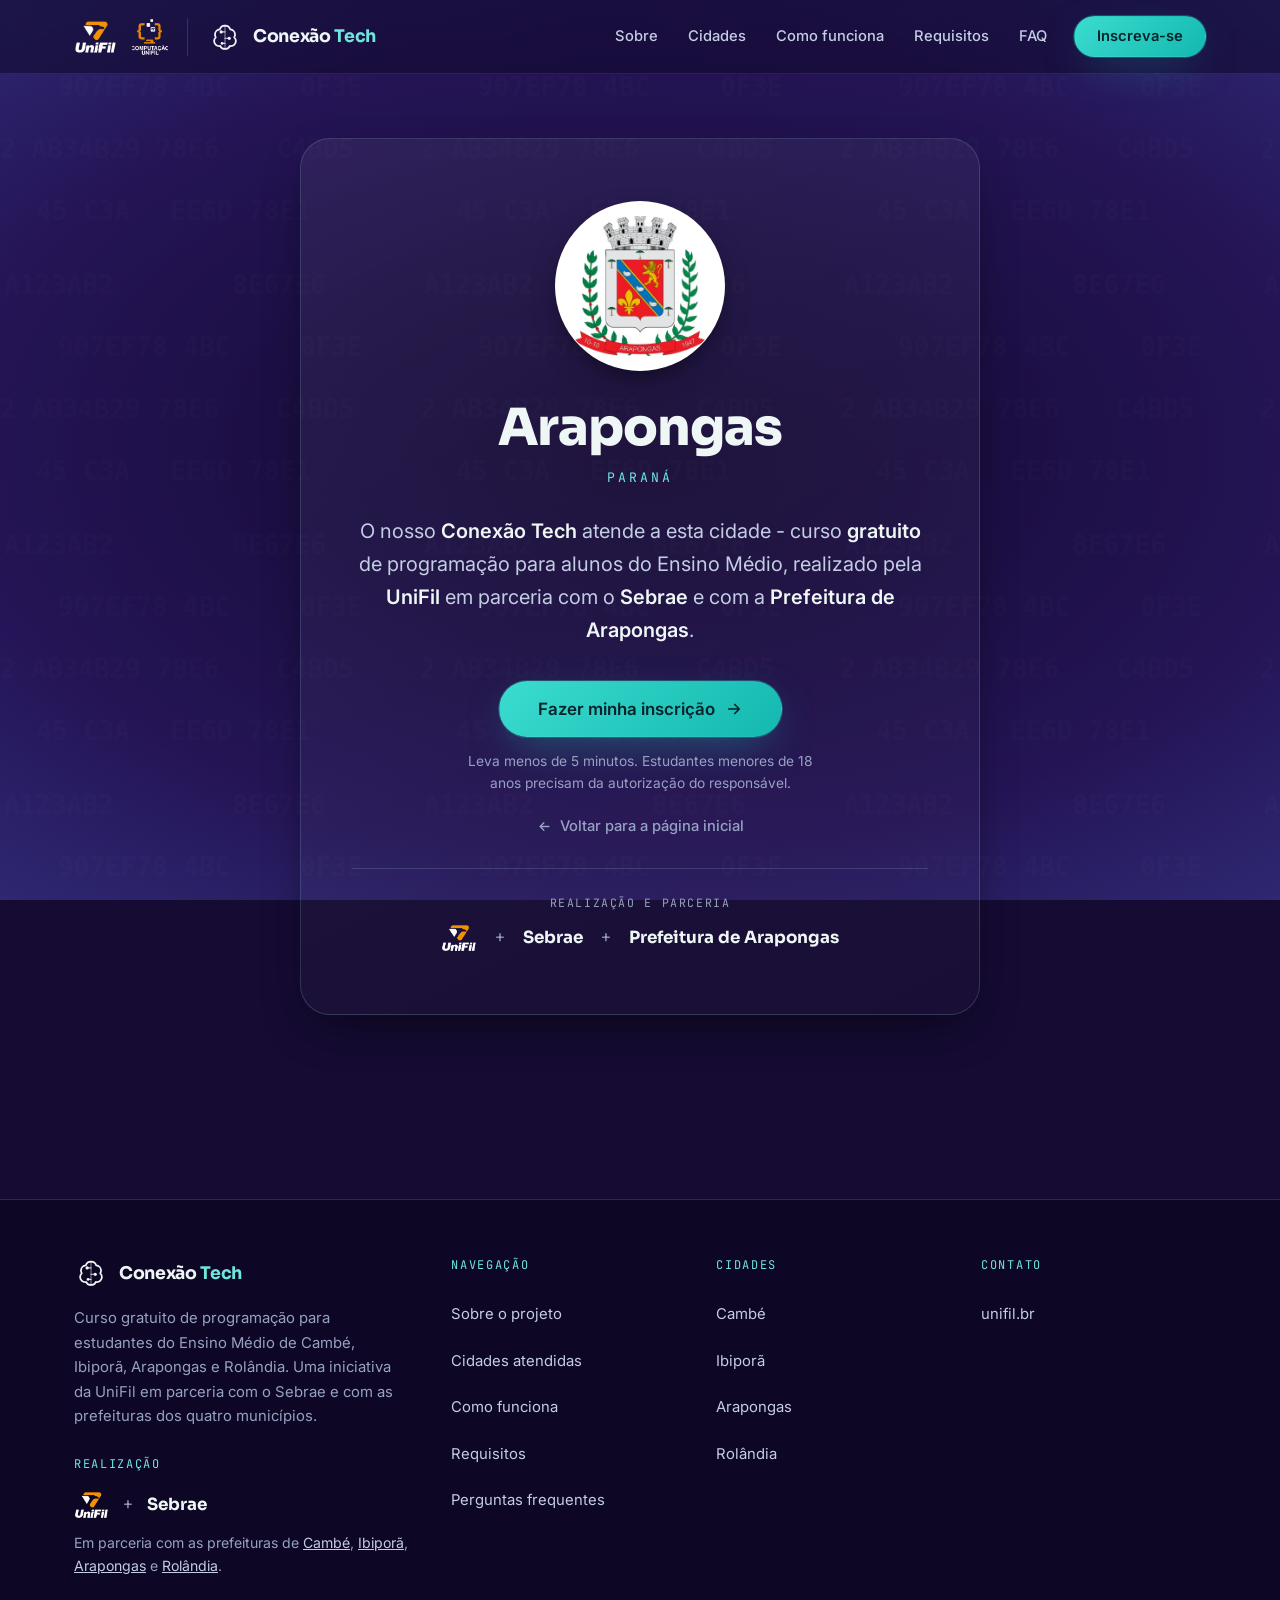
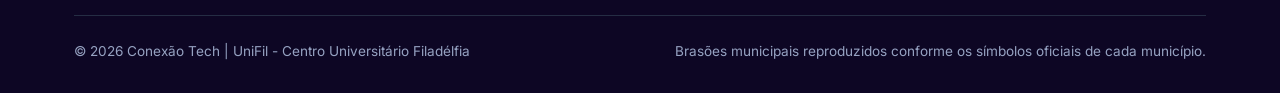
==== arapongas.html @ aeef0c17 "Adicionado site" ====
<!DOCTYPE html>
<html lang="pt-BR">
<head>
  <meta charset="UTF-8">
  <meta name="viewport" content="width=device-width, initial-scale=1">
  <title>Arapongas — Conexão Tech 2026 | Curso gratuito de programação</title>
  <meta name="description" content="O Conexão Tech atende Arapongas (PR). Curso gratuito de programação para estudantes do Ensino Médio. Inscreva-se.">
  <meta name="theme-color" content="#150b33">

  <!-- TROQUE https://exemplo.com.br pelo domínio real ao publicar (og:image e canonical
       exigem URL absoluta para funcionar no WhatsApp e no Facebook). -->
  <link rel="canonical" href="https://exemplo.com.br/arapongas.html">

  <meta property="og:type" content="website">
  <meta property="og:url" content="https://exemplo.com.br/arapongas.html">
  <meta property="og:title" content="Arapongas — Conexão Tech 2026">
  <meta property="og:description" content="O Conexão Tech atende Arapongas (PR). Curso gratuito de programação para o Ensino Médio.">
  <meta property="og:locale" content="pt_BR">
  <meta property="og:image" content="https://exemplo.com.br/assets/og-cover.jpg">
  <meta property="og:image:width" content="1200">
  <meta property="og:image:height" content="630">
  <meta property="og:image:alt" content="Conexão Tech 2026 — curso gratuito de programação em Cambé, Ibiporã, Arapongas e Rolândia. Realização UniFil e Sebrae.">
  <meta name="twitter:card" content="summary_large_image">

  <link rel="icon" href="assets/favicon.svg" type="image/svg+xml">
  <link rel="apple-touch-icon" href="assets/favicon.svg">

  <link rel="preconnect" href="https://fonts.googleapis.com">
  <link rel="preconnect" href="https://fonts.gstatic.com" crossorigin>
  <link href="https://fonts.googleapis.com/css2?family=Sora:wght@400;600;700;800&family=Inter:wght@400;500;600;700&family=JetBrains+Mono:wght@400;500;700&display=swap" rel="stylesheet">

  <link rel="stylesheet" href="assets/css/styles.css">

  <!-- Marca que o JS está ativo: sem isso, o conteúdo com animação de entrada
       é exibido normalmente em vez de ficar invisível. -->
  <script>document.documentElement.classList.add('js');</script>
</head>
<body>

<a class="skip-link" href="#conteudo">Pular para o conteúdo</a>

<!-- =====================================================================
     HEADER FIXO — idêntico ao da home, apontando para index.html#secao
     ================================================================== -->
<header class="site-header">
  <div class="container">
    <!-- Logos institucionais, sempre no início da barra: UniFil primeiro,
         Computação UniFil em seguida. Os arquivos em assets/logos/ são
         compartilhados por todas as páginas — trocá-los atualiza o site todo. -->
    <div class="header-brands">
      <a class="header-brand" href="https://unifil.br" target="_blank" rel="noopener"
         aria-label="UniFil — Centro Universitário Filadélfia, realizadora do projeto (abre em nova aba)">
        <img class="header-brand__logo" src="assets/logos/unifil.png" alt="UniFil" width="477" height="377">
      </a>
      <a class="header-brand header-brand--square" href="https://unifil.br/pensamentocomputacional/" target="_blank" rel="noopener"
         aria-label="Computação UniFil (abre em nova aba)">
        <img class="header-brand__logo" src="assets/logos/computacao-unifil.png" alt="Computação UniFil" width="481" height="481">
      </a>
    </div>

    <a class="brand" href="index.html" aria-label="Conexão Tech — página inicial">
      <svg class="brand__mark" viewBox="0 0 40 40" fill="none" aria-hidden="true" focusable="false">
        <path d="M20 6.5c-2.9 0-5.3 1.9-6.1 4.5-3.2.3-5.7 3-5.7 6.2 0 1.2.3 2.3.9 3.2-1.2 1.1-1.9 2.6-1.9 4.3 0 3.3 2.7 6 6 6 .4 0 .8 0 1.2-.1.9 2 2.9 3.4 5.2 3.4"
              stroke="currentColor" stroke-width="2.1" stroke-linecap="round" stroke-linejoin="round"/>
        <path d="M20 6.5c2.9 0 5.3 1.9 6.1 4.5 3.2.3 5.7 3 5.7 6.2 0 1.2-.3 2.3-.9 3.2 1.2 1.1 1.9 2.6 1.9 4.3 0 3.3-2.7 6-6 6-.4 0-.8 0-1.2-.1-.9 2-2.9 3.4-5.2 3.4"
              stroke="currentColor" stroke-width="2.1" stroke-linecap="round" stroke-linejoin="round"/>
        <path d="M20 7v27" stroke="currentColor" stroke-width="1.3" opacity=".5"/>
        <path d="M20 14h-4.5M20 21.5h5M20 27.5h-3.5" stroke="currentColor" stroke-width="1.4" stroke-linecap="round" opacity=".85"/>
        <circle cx="15.5" cy="14" r="1.9" fill="currentColor"/>
        <circle cx="25" cy="21.5" r="1.9" fill="currentColor"/>
        <circle cx="16.5" cy="27.5" r="1.6" fill="currentColor"/>
      </svg>
      <span class="brand__name">Conexão <span>Tech</span></span>
    </a>

    <nav class="nav" id="menu-principal" aria-label="Navegação principal">
      <a class="nav__link" href="index.html#sobre">Sobre</a>
      <a class="nav__link" href="index.html#cidades">Cidades</a>
      <a class="nav__link" href="index.html#como-funciona">Como funciona</a>
      <a class="nav__link" href="index.html#requisitos">Requisitos</a>
      <a class="nav__link" href="index.html#faq">FAQ</a>
      <a class="btn btn--primary header-cta" href="index.html#cidades">Inscreva-se</a>
    </nav>

    <button class="nav-toggle" type="button" aria-expanded="false" aria-controls="menu-principal" aria-label="Abrir menu">
      <span></span><span></span><span></span>
    </button>
  </div>
</header>

<!-- =====================================================================
     BLOCO CENTRAL — brasão + texto + botão de inscrição
     ================================================================== -->
<main id="conteudo" class="city-page">
  <div class="container">
    <div class="city-hero">

      <span class="crest crest--mid">
        <img src="assets/brasoes/arapongas.jpg" alt="Brasão oficial do município de Arapongas — Paraná" width="170" height="170">
      </span>

      <h1 class="city-hero__name">Arapongas</h1>
      <p class="city-hero__state">Paraná</p>

      <p class="city-hero__text">
        O nosso <strong>Conexão Tech</strong> atende a esta cidade - curso
        <strong>gratuito</strong> de programação para alunos do Ensino Médio,
        realizado pela <strong>UniFil</strong> em parceria com o <strong>Sebrae</strong>
        e com a <strong>Prefeitura de Arapongas</strong>.
      </p>

      <div class="city-hero__actions">
        <!-- ================================================================
             TROQUE O href ABAIXO pelo link do formulário de inscrição de Arapongas.
             ============================================================= -->
        <a class="btn btn--primary btn--lg" href="https://docs.google.com/forms/d/e/1FAIpQLSfs0kXx1SYbPSKpCXDw3ZOZ5UOrrIDckl0e16mSs84-a-G0mw/viewform?usp=publish-editor">
          Fazer minha inscrição
          <svg class="btn__icon" viewBox="0 0 24 24" fill="none" aria-hidden="true">
            <path d="M5 12h14M13 6l6 6-6 6" stroke="currentColor" stroke-width="2.2" stroke-linecap="round" stroke-linejoin="round"/>
          </svg>
        </a>

        <p class="city-hero__note">
          Leva menos de 5 minutos. Estudantes menores de 18 anos precisam da
          autorização do responsável.
        </p>

        <a class="back-link" href="index.html">
          <svg viewBox="0 0 24 24" fill="none" aria-hidden="true">
            <path d="M19 12H5M11 6l-6 6 6 6" stroke="currentColor" stroke-width="2.2" stroke-linecap="round" stroke-linejoin="round"/>
          </svg>
          Voltar para a página inicial
        </a>
      </div>

      <!-- Realização e parceria local. O logo vem de assets/logos/unifil.png,
           o mesmo arquivo usado pelo header e pelo rodapé. -->
      <div class="city-partners">
        <p class="city-partners__label">Realização e parceria</p>
        <a href="https://unifil.br" target="_blank" rel="noopener"
           aria-label="UniFil — Centro Universitário Filadélfia (abre em nova aba)">
          <img src="assets/logos/unifil.png" alt="UniFil" width="477" height="377">
        </a>
        <span class="city-partners__plus" aria-hidden="true">+</span>
        <a href="https://sebrae.com.br" target="_blank" rel="noopener">Sebrae</a>
        <span class="city-partners__plus" aria-hidden="true">+</span>
        <a href="https://www.arapongas.pr.gov.br/" target="_blank" rel="noopener">Prefeitura de Arapongas</a>
      </div>

    </div>
  </div>
</main>

<!-- =====================================================================
     RODAPÉ — idêntico ao da home
     ================================================================== -->
<footer class="site-footer">
  <div class="container">
    <div class="footer__grid">

      <div>
        <a class="brand" href="index.html" aria-label="Conexão Tech — página inicial">
          <svg class="brand__mark" viewBox="0 0 40 40" fill="none" aria-hidden="true" focusable="false">
        <path d="M20 6.5c-2.9 0-5.3 1.9-6.1 4.5-3.2.3-5.7 3-5.7 6.2 0 1.2.3 2.3.9 3.2-1.2 1.1-1.9 2.6-1.9 4.3 0 3.3 2.7 6 6 6 .4 0 .8 0 1.2-.1.9 2 2.9 3.4 5.2 3.4"
              stroke="currentColor" stroke-width="2.1" stroke-linecap="round" stroke-linejoin="round"/>
        <path d="M20 6.5c2.9 0 5.3 1.9 6.1 4.5 3.2.3 5.7 3 5.7 6.2 0 1.2-.3 2.3-.9 3.2 1.2 1.1 1.9 2.6 1.9 4.3 0 3.3-2.7 6-6 6-.4 0-.8 0-1.2-.1-.9 2-2.9 3.4-5.2 3.4"
              stroke="currentColor" stroke-width="2.1" stroke-linecap="round" stroke-linejoin="round"/>
        <path d="M20 7v27" stroke="currentColor" stroke-width="1.3" opacity=".5"/>
        <path d="M20 14h-4.5M20 21.5h5M20 27.5h-3.5" stroke="currentColor" stroke-width="1.4" stroke-linecap="round" opacity=".85"/>
        <circle cx="15.5" cy="14" r="1.9" fill="currentColor"/>
        <circle cx="25" cy="21.5" r="1.9" fill="currentColor"/>
        <circle cx="16.5" cy="27.5" r="1.6" fill="currentColor"/>
      </svg>
          <span class="brand__name">Conexão <span>Tech</span></span>
        </a>
        <p class="footer__about">
          Curso gratuito de programação para estudantes do Ensino Médio de Cambé, Ibiporã,
          Arapongas e Rolândia. Uma iniciativa da UniFil em parceria com o Sebrae e com as
          prefeituras dos quatro municípios.
        </p>

        <!-- Realização e parcerias — repetido em todas as páginas -->
        <div class="footer__partners">
          <p class="footer__title">Realização</p>
          <div class="footer__partners-row">
            <a href="https://unifil.br" target="_blank" rel="noopener"
               aria-label="UniFil — Centro Universitário Filadélfia (abre em nova aba)">
              <img src="assets/logos/unifil.png" alt="UniFil" width="477" height="377">
            </a>
            <span class="footer__partners-plus" aria-hidden="true">+</span>
            <a href="https://sebrae.com.br" target="_blank" rel="noopener">Sebrae</a>
          </div>
          <p class="footer__partners-note">
            Em parceria com as prefeituras de <a href="https://www.cambe.pr.gov.br/" target="_blank" rel="noopener">Cambé</a>, <a href="https://www.ibipora.pr.gov.br/" target="_blank" rel="noopener">Ibiporã</a>, <a href="https://www.arapongas.pr.gov.br/" target="_blank" rel="noopener">Arapongas</a> e <a href="https://www.rolandia.pr.gov.br/" target="_blank" rel="noopener">Rolândia</a>.
          </p>
        </div>
      </div>

      <div>
        <p class="footer__title">Navegação</p>
        <ul class="footer__list">
          <li><a href="index.html#sobre">Sobre o projeto</a></li>
          <li><a href="index.html#cidades">Cidades atendidas</a></li>
          <li><a href="index.html#como-funciona">Como funciona</a></li>
          <li><a href="index.html#requisitos">Requisitos</a></li>
          <li><a href="index.html#faq">Perguntas frequentes</a></li>
        </ul>
      </div>

      <div>
        <p class="footer__title">Cidades</p>
        <ul class="footer__list">
          <li><a href="cambe.html">Cambé</a></li>
          <li><a href="ibipora.html">Ibiporã</a></li>
          <li><a href="arapongas.html" aria-current="page">Arapongas</a></li>
          <li><a href="rolandia.html">Rolândia</a></li>
        </ul>
      </div>

      <div>
        <p class="footer__title">Contato</p>
        <ul class="footer__list footer__contact">
          <!-- TROQUE pelos canais oficiais do Conexão Tech antes de publicar. -->
          <!-- <li><a href="mailto:INSERIR_EMAIL_DO_PROJETO">INSERIR_EMAIL_DO_PROJETO</a></li>
          <li><a href="tel:INSERIR_TELEFONE">INSERIR_TELEFONE</a></li> -->
          <li><a href="https://unifil.br" target="_blank" rel="noopener">unifil.br</a></li>
        </ul>
      </div>

    </div>

    <div class="footer__bottom">
      <p>&copy; <span data-ano>2026</span> Conexão Tech | UniFil - Centro Universitário Filadélfia</p>
      <p>Brasões municipais reproduzidos conforme os símbolos oficiais de cada município.</p>
    </div>
  </div>
</footer>

<script src="assets/js/main.js" defer></script>

</body>
</html>
---- assets/css/styles.css ----
/* =========================================================================
   Conexão Tech — folha de estilo compartilhada
   UniFil + Sebrae · Cambé · Ibiporã · Arapongas · Rolândia
   Usada pela home (index.html) e pelas 4 páginas de cidade.
   ========================================================================= */

/* -------------------------------------------------------------------------
   1. Tokens de design (paleta extraída da arte oficial do projeto)
   ---------------------------------------------------------------------- */
:root {
  /* Roxos profundos — base do degradê da arte */
  --ink-950: #0d0725;
  --ink-900: #150b33;
  --ink-800: #1e0f45;
  --ink-700: #2a1560;
  --ink-600: #362080;

  /* Núcleo do degradê de fundo — do centro (mais escuro) para os cantos
     (mais claros). --core-950 é a cor exata da amostra enviada pelo cliente. */
  --core-950: #150a35;
  --core-900: #1b0e42;
  --core-800: #241455;
  --core-700: #2e1a69;
  --core-600: #3a2280;
  --core-500: #472c93;

  /* Azuis de transição */
  --indigo-700: #23276e;
  --indigo-600: #2b3a8f;

  /* Turquesa — cor de destaque da arte */
  --teal-600: #14b8ae;
  --teal-500: #22cfc4;
  --teal-400: #3bdcd0;
  --teal-300: #6fe5dc;
  --teal-200: #a6f0ea;
  --teal-100: #cff7f3;

  /* Texto */
  --text: #eef7f6;
  --text-soft: #c3cde4;
  --text-muted: #96a2c2;

  /* Superfícies */
  --surface: rgba(255, 255, 255, 0.038);
  --surface-strong: rgba(255, 255, 255, 0.07);
  --border: rgba(166, 240, 234, 0.16);
  --border-strong: rgba(166, 240, 234, 0.34);

  /* Tipografia */
  --font-display: "Sora", "Segoe UI", system-ui, sans-serif;
  --font-body: "Inter", "Segoe UI", system-ui, sans-serif;
  --font-mono: "JetBrains Mono", "Consolas", ui-monospace, monospace;

  /* Métrica */
  --header-h: 74px;
  --radius-sm: 10px;
  --radius: 16px;
  --radius-lg: 24px;
  --maxw: 1180px;

  --shadow-soft: 0 18px 50px -20px rgba(0, 0, 0, 0.75);
  --shadow-glow: 0 0 0 1px rgba(59, 220, 208, 0.25), 0 14px 44px -14px rgba(34, 207, 196, 0.5);

  --ease: cubic-bezier(0.22, 1, 0.36, 1);
}

/* -------------------------------------------------------------------------
   2. Reset enxuto
   ---------------------------------------------------------------------- */
*,
*::before,
*::after { box-sizing: border-box; }

html {
  scroll-behavior: smooth;
  /* impede que o header fixo cubra o título da seção ancorada */
  scroll-padding-top: calc(var(--header-h) + 18px);
  -webkit-text-size-adjust: 100%;
}

body {
  margin: 0;
  min-height: 100vh;
  font-family: var(--font-body);
  font-size: 16px;
  line-height: 1.65;
  color: var(--text);
  background-color: var(--ink-900);
  overflow-x: hidden;
  -webkit-font-smoothing: antialiased;
}

/* Degradê radial: núcleo escuro (#150a35, cor da arte oficial) no centro da
   tela, abrindo para tons mais claros conforme se aproxima dos cantos.
   A camada de turquesa fica por cima, bem suave, só para manter o acento
   da identidade nos extremos. */
body::before {
  content: "";
  position: fixed;
  inset: 0;
  z-index: -2;
  background:
    radial-gradient(130% 105% at 50% 50%, rgba(34, 207, 196, 0) 42%, rgba(34, 207, 196, 0.14) 78%, rgba(34, 207, 196, 0.24) 100%),
    radial-gradient(ellipse 118% 100% at 50% 50%,
      var(--core-950) 0%,
      var(--core-900) 22%,
      var(--core-800) 44%,
      var(--core-700) 64%,
      var(--core-600) 82%,
      var(--core-500) 100%);
}

body::after {
  content: "";
  position: fixed;
  inset: 0;
  z-index: -1;
  pointer-events: none;
  opacity: 0.5;
  background-image: url("data:image/svg+xml,%3Csvg xmlns='http://www.w3.org/2000/svg' width='420' height='260'%3E%3Cg font-family='monospace' font-size='26' font-weight='700' fill='%23ffffff' fill-opacity='0.035'%3E%3Ctext x='4' y='34'%3EA123AB2%3C/text%3E%3Ctext x='232' y='34'%3E8E67E6%3C/text%3E%3Ctext x='58' y='96'%3E907EF78 4BC%3C/text%3E%3Ctext x='300' y='96'%3E0F3E%3C/text%3E%3Ctext x='0' y='158'%3E2 AB34B29 78E6%3C/text%3E%3Ctext x='276' y='158'%3EC4BD5%3C/text%3E%3Ctext x='36' y='220'%3E45 C3A%3C/text%3E%3Ctext x='170' y='220'%3EEE6D 78E1%3C/text%3E%3C/g%3E%3C/svg%3E");
}

img { max-width: 100%; display: block; }
a { color: var(--teal-300); text-decoration: none; }
a:hover { color: var(--teal-200); }
ul { margin: 0; padding: 0; list-style: none; }

h1, h2, h3, h4 {
  font-family: var(--font-display);
  line-height: 1.14;
  margin: 0;
  letter-spacing: -0.02em;
  font-weight: 700;
}

p { margin: 0; }

/* -------------------------------------------------------------------------
   3. Acessibilidade
   ---------------------------------------------------------------------- */
:focus-visible {
  outline: 3px solid var(--teal-300);
  outline-offset: 3px;
  border-radius: 6px;
}
:focus:not(:focus-visible) { outline: none; }

.skip-link {
  position: absolute;
  left: 16px;
  top: -80px;
  z-index: 200;
  padding: 12px 20px;
  background: var(--teal-400);
  color: var(--ink-900);
  font-weight: 700;
  border-radius: 0 0 var(--radius-sm) var(--radius-sm);
  transition: top 0.2s var(--ease);
}
.skip-link:focus { top: 0; color: var(--ink-900); }

.sr-only {
  position: absolute;
  width: 1px; height: 1px;
  padding: 0; margin: -1px;
  overflow: hidden;
  clip: rect(0 0 0 0);
  white-space: nowrap;
  border: 0;
}

/* -------------------------------------------------------------------------
   4. Utilidades de layout
   ---------------------------------------------------------------------- */
.container {
  width: 100%;
  max-width: var(--maxw);
  margin-inline: auto;
  padding-inline: 24px;
}

.section { padding-block: 104px; position: relative; }
.section--tight { padding-block: 76px; }

.section-head { max-width: 720px; margin-bottom: 52px; }
.section-head--center { margin-inline: auto; text-align: center; }

/* Rótulo monoespaçado "// seção" — remete ao tema de programação da arte */
.eyebrow {
  font-family: var(--font-mono);
  font-size: 0.8rem;
  font-weight: 500;
  letter-spacing: 0.16em;
  text-transform: uppercase;
  color: var(--teal-300);
  display: inline-flex;
  align-items: center;
  gap: 8px;
  margin-bottom: 18px;
}
.eyebrow::before { content: "//"; opacity: 0.65; }
.eyebrow--center { justify-content: center; }

.section-title {
  font-size: clamp(1.9rem, 1.2rem + 2.6vw, 2.85rem);
  margin-bottom: 18px;
}

.section-lead {
  font-size: clamp(1rem, 0.96rem + 0.25vw, 1.12rem);
  color: var(--text-soft);
}
.section-lead--gap { margin-bottom: 34px; }

.text-teal { color: var(--teal-300); }

/* -------------------------------------------------------------------------
   5. Botões
   ---------------------------------------------------------------------- */
.btn {
  display: inline-flex;
  align-items: center;
  justify-content: center;
  gap: 10px;
  padding: 14px 28px;
  border: 1px solid transparent;
  border-radius: 999px;
  font-family: var(--font-body);
  font-size: 0.98rem;
  font-weight: 600;
  line-height: 1.2;
  cursor: pointer;
  text-align: center;
  transition: transform 0.22s var(--ease), box-shadow 0.22s var(--ease),
              background-color 0.22s var(--ease), border-color 0.22s var(--ease),
              color 0.22s var(--ease);
}

.btn:hover { transform: translateY(-2px); }
.btn:active { transform: translateY(0); }

.btn--primary {
  background: linear-gradient(135deg, var(--teal-400), var(--teal-600));
  color: #06232b;
  box-shadow: var(--shadow-glow);
}
.btn--primary:hover {
  color: #06232b;
  box-shadow: 0 0 0 1px rgba(59, 220, 208, 0.4), 0 20px 52px -14px rgba(34, 207, 196, 0.7);
}

.btn--ghost {
  background: rgba(255, 255, 255, 0.05);
  border-color: var(--border-strong);
  color: var(--text);
  backdrop-filter: blur(6px);
}
.btn--ghost:hover {
  background: rgba(255, 255, 255, 0.1);
  border-color: var(--teal-300);
  color: var(--text);
}

.btn--lg { padding: 17px 38px; font-size: 1.06rem; }
.btn--block { display: flex; width: 100%; }

.btn__icon { width: 18px; height: 18px; flex: none; }

/* -------------------------------------------------------------------------
   6. Header fixo (presente em todas as páginas do site)
   ---------------------------------------------------------------------- */
.site-header {
  position: fixed;
  inset: 0 0 auto 0;
  z-index: 100;
  height: var(--header-h);
  display: flex;
  align-items: center;
  background: rgba(16, 8, 40, 0.55);
  border-bottom: 1px solid rgba(166, 240, 234, 0.1);
  backdrop-filter: blur(16px);
  -webkit-backdrop-filter: blur(16px);
  transition: background-color 0.3s var(--ease), border-color 0.3s var(--ease);
}
.site-header.is-scrolled {
  background: rgba(13, 7, 32, 0.9);
  border-bottom-color: rgba(166, 240, 234, 0.2);
}

.site-header .container {
  display: flex;
  align-items: center;
  gap: 20px;
}

/* Marca */
.brand {
  display: flex;
  align-items: center;
  gap: 11px;
  margin-right: auto;
  color: var(--text);
  font-family: var(--font-display);
  font-weight: 700;
  font-size: 1.09rem;
  letter-spacing: -0.02em;
  white-space: nowrap;
}
.brand:hover { color: var(--text); }
.brand__mark { width: 34px; height: 34px; flex: none; }
.brand__name span { color: var(--teal-300); }

/* Navegação */
.nav { display: flex; align-items: center; gap: 4px; }

.nav__link {
  position: relative;
  padding: 9px 13px;
  border-radius: var(--radius-sm);
  color: var(--text-soft);
  font-size: 0.92rem;
  font-weight: 500;
  white-space: nowrap;
  transition: color 0.2s var(--ease), background-color 0.2s var(--ease);
}
.nav__link:hover,
.nav__link[aria-current="page"] {
  color: var(--text);
  background: rgba(255, 255, 255, 0.07);
}

.header-cta { margin-left: 10px; padding: 11px 22px; font-size: 0.92rem; }

/* Botão hambúrguer */
.nav-toggle {
  display: none;
  width: 44px; height: 44px;
  padding: 0;
  border: 1px solid var(--border);
  border-radius: 12px;
  background: rgba(255, 255, 255, 0.05);
  cursor: pointer;
  position: relative;
}
.nav-toggle span {
  position: absolute;
  left: 50%;
  width: 20px; height: 2px;
  margin-left: -10px;
  border-radius: 2px;
  background: var(--text);
  transition: transform 0.28s var(--ease), opacity 0.2s var(--ease), top 0.28s var(--ease);
}
.nav-toggle span:nth-child(1) { top: 15px; }
.nav-toggle span:nth-child(2) { top: 21px; }
.nav-toggle span:nth-child(3) { top: 27px; }

.nav-toggle[aria-expanded="true"] span:nth-child(1) { top: 21px; transform: rotate(45deg); }
.nav-toggle[aria-expanded="true"] span:nth-child(2) { opacity: 0; }
.nav-toggle[aria-expanded="true"] span:nth-child(3) { top: 21px; transform: rotate(-45deg); }

/* -------------------------------------------------------------------------
   7. Hero
   ---------------------------------------------------------------------- */
.hero {
  position: relative;
  padding-top: calc(var(--header-h) + 76px);
  padding-bottom: 96px;
}

/* Moldura arredondada — mesmo recurso gráfico da arte de divulgação */
.hero__frame {
  position: relative;
  border: 1px solid rgba(166, 240, 234, 0.16);
  border-radius: 30px;
  padding: clamp(26px, 3.2vw, 52px);
  background: linear-gradient(150deg, rgba(255, 255, 255, 0.055), rgba(255, 255, 255, 0.012));
  box-shadow: var(--shadow-soft);
}

.hero__grid {
  display: grid;
  grid-template-columns: minmax(0, 1.02fr) minmax(0, 1fr);
  gap: clamp(32px, 4vw, 60px);
  align-items: center;
}

.hero__year {
  font-family: var(--font-mono);
  font-size: clamp(1.05rem, 0.9rem + 0.7vw, 1.5rem);
  font-weight: 700;
  letter-spacing: 0.44em;
  color: var(--teal-200);
  margin-bottom: 14px;
}

.hero__title {
  font-size: clamp(2.6rem, 1.5rem + 4.6vw, 4.5rem);
  font-weight: 800;
  line-height: 1.02;
  margin-bottom: 20px;
}
.hero__title span {
  background: linear-gradient(120deg, var(--teal-200), var(--teal-400) 55%, var(--teal-600));
  -webkit-background-clip: text;
  background-clip: text;
  color: transparent;
}

.hero__tagline {
  display: inline-block;
  padding: 8px 20px;
  border: 1px solid var(--border-strong);
  border-radius: 999px;
  font-size: clamp(0.95rem, 0.9rem + 0.25vw, 1.12rem);
  color: var(--teal-100);
  margin-bottom: 24px;
}

.hero__text {
  font-size: clamp(1rem, 0.96rem + 0.3vw, 1.14rem);
  color: var(--text-soft);
  max-width: 54ch;
  margin-bottom: 32px;
}

.hero__actions {
  display: flex;
  flex-wrap: wrap;
  gap: 14px;
  margin-bottom: 40px;
}

/* -------------------------------------------------------------------------
   7b. Hero de abertura da home — pilha centralizada:
       título → texto → botão → loop de logos das cidades.
   ---------------------------------------------------------------------- */
.hero--intro { padding-bottom: 56px; }

.hero__stack {
  display: flex;
  flex-direction: column;
  align-items: center;
  text-align: center;
}

.hero__stack .hero__title { margin-bottom: 18px; }

.hero__stack .hero__text {
  max-width: 46ch;
  margin-bottom: 30px;
  font-size: clamp(1.02rem, 0.96rem + 0.4vw, 1.22rem);
}

.hero__stack .hero__actions { margin-bottom: 0; justify-content: center; }

/* Loop infinito de logos das cidades atendidas -------------------------- */
.logo-loop {
  width: 100%;
  margin-top: 44px;
  padding-top: 30px;
  border-top: 1px solid var(--border);
}

.logo-loop__label {
  font-family: var(--font-mono);
  font-size: 0.72rem;
  letter-spacing: 0.14em;
  text-transform: uppercase;
  color: var(--text-muted);
  margin-bottom: 18px;
}

/* As máscaras laterais fazem as logos surgirem e sumirem sem corte seco. */
.logo-loop__viewport {
  overflow: hidden;
  -webkit-mask-image: linear-gradient(90deg, transparent, #000 9%, #000 91%, transparent);
  mask-image: linear-gradient(90deg, transparent, #000 9%, #000 91%, transparent);
}

.logo-loop__track {
  display: flex;
  width: max-content;
  align-items: stretch;
  gap: 14px;
  animation: logo-loop 34s linear infinite;
}
/* Pausa ao passar o mouse: dá tempo de ler e clicar no município desejado. */
.logo-loop__viewport:hover .logo-loop__track,
.logo-loop__track:focus-within { animation-play-state: paused; }

/* A faixa contém duas cópias idênticas da lista; deslocar exatamente 50%
   devolve o track à posição inicial, o que torna o loop imperceptível. */
@keyframes logo-loop {
  from { transform: translate3d(0, 0, 0); }
  to   { transform: translate3d(-50%, 0, 0); }
}

.logo-loop__item {
  display: inline-flex;
  align-items: center;
  gap: 12px;
  flex: none;
  padding: 10px 20px 10px 10px;
  border: 1px solid var(--border);
  border-radius: 999px;
  background: rgba(255, 255, 255, 0.05);
  color: var(--text);
  font-family: var(--font-display);
  font-weight: 600;
  font-size: 0.98rem;
  white-space: nowrap;
  transition: border-color 0.24s var(--ease), background-color 0.24s var(--ease),
  transform 0.24s var(--ease);
}
.logo-loop__item:hover {
  color: var(--text);
  border-color: var(--border-strong);
  background: rgba(255, 255, 255, 0.09);
  transform: translateY(-2px);
}

/* Fundo claro atrás do brasão: os símbolos municipais são coloridos e
   perderiam legibilidade direto sobre o roxo. */
.logo-loop__crest {
  width: 44px;
  height: 44px;
  flex: none;
  display: grid;
  place-items: center;
  padding: 5px;
  border-radius: 50%;
  background: #fff;
  overflow: hidden;
}
.logo-loop__crest img {
  max-width: 100%;
  max-height: 100%;
  width: auto;
  height: auto;
  object-fit: contain;
  overflow: hidden;
}

/* Quem pede menos movimento recebe a lista estática e rolável na horizontal. */
@media (prefers-reduced-motion: reduce) {
  .logo-loop__track { animation: none; width: 100%; flex-wrap: wrap; justify-content: center; }
  .logo-loop__track > [aria-hidden="true"] { display: none; }
  .logo-loop__viewport { -webkit-mask-image: none; mask-image: none; }
}

/* Estatísticas com contador animado */
.stats {
  display: grid;
  grid-template-columns: repeat(3, minmax(0, 1fr));
  gap: 14px;
  border-top: 1px solid var(--border);
  padding-top: 28px;
}

/* O <dt> vem antes do <dd> no HTML (ordem exigida numa lista de definição);
   a inversão visual — valor acima do rótulo — é feita aqui. */
.stat {
  display: flex;
  flex-direction: column-reverse;
  justify-content: flex-end;
}

.stat__value {
  font-family: var(--font-display);
  font-size: clamp(1.7rem, 1.2rem + 1.6vw, 2.4rem);
  font-weight: 800;
  line-height: 1;
  color: var(--teal-300);
  letter-spacing: -0.03em;
}

.stat__label {
  margin-top: 8px;
  font-size: 0.83rem;
  line-height: 1.4;
  color: var(--text-muted);
}

/* -------------------------------------------------------------------------
   8. Mapa (Leaflet) — substitui a ilustração de pontos conectados
   ---------------------------------------------------------------------- */
.map-panel {
  position: relative;
  border: 1px solid var(--border);
  border-radius: var(--radius-lg);
  background: rgba(9, 5, 24, 0.6);
  padding: 14px;
  box-shadow: var(--shadow-soft);
}

.map-panel__head {
  display: flex;
  align-items: center;
  justify-content: space-between;
  gap: 12px;
  padding: 4px 6px 14px;
}

.map-panel__title {
  font-family: var(--font-mono);
  font-size: 0.78rem;
  letter-spacing: 0.14em;
  text-transform: uppercase;
  color: var(--teal-300);
}

.map-panel__dots { display: flex; gap: 6px; }
.map-panel__dots i {
  width: 9px; height: 9px;
  border-radius: 50%;
  background: rgba(166, 240, 234, 0.28);
}
.map-panel__dots i:first-child { background: var(--teal-400); }

#mapa {
  height: 430px;
  border-radius: var(--radius);
  background: #0b0a1a;
  z-index: 1; /* mantém o mapa abaixo do header fixo */
}

.map-panel__note {
  padding: 13px 6px 2px;
  font-size: 0.8rem;
  color: var(--text-muted);
}

/* Código a ser adicionado ou corrigido em styles.css */
.city-card img,
.brasao-img {
  width: 100%;
  height: 180px;         /* Defina uma altura fixa padronizada para o container */
  object-fit: contain;   /* Garante que a imagem fique inteira sem cortar ou distorcer */
  object-position: center; /* Centraliza a imagem no espaço disponível */
  padding: 10px;         /* Margem interna de respiro para não encostar nas bordas */
  background-color: transparent; /* Mantém o fundo limpo */
}

/* Marcador customizado */
.pin {
  position: relative;
  width: 26px;
  height: 26px;
}
.pin__dot {
  position: absolute;
  inset: 6px;
  border-radius: 50%;
  background: var(--teal-400);
  border: 2px solid rgba(255, 255, 255, 0.9);
  box-shadow: 0 0 0 3px rgba(34, 207, 196, 0.28), 0 4px 12px rgba(0, 0, 0, 0.6);
}
.pin__pulse {
  position: absolute;
  inset: 0;
  border-radius: 50%;
  background: rgba(59, 220, 208, 0.45);
  animation: pin-pulse 2.6s ease-out infinite;
}
@keyframes pin-pulse {
  0%   { transform: scale(0.55); opacity: 0.85; }
  70%  { transform: scale(1.5);  opacity: 0; }
  100% { transform: scale(1.5);  opacity: 0; }
}

/* Popups do Leaflet no tema do site */
.leaflet-popup-content-wrapper {
  background: #180e3d;
  color: var(--text);
  border: 1px solid var(--border-strong);
  border-radius: var(--radius-sm);
  box-shadow: 0 16px 40px -12px rgba(0, 0, 0, 0.8);
}
.leaflet-popup-content { margin: 14px 16px; font-family: var(--font-body); }
.leaflet-popup-tip { background: #180e3d; border: 1px solid var(--border-strong); }
.leaflet-popup-close-button { color: var(--text-muted) !important; }
.leaflet-container a.leaflet-popup-close-button:hover { color: var(--text) !important; }

.popup__city {
  font-family: var(--font-display);
  font-weight: 700;
  font-size: 1.02rem;
  margin-bottom: 2px;
}
.popup__meta {
  font-family: var(--font-mono);
  font-size: 0.72rem;
  letter-spacing: 0.08em;
  text-transform: uppercase;
  color: var(--text-muted);
  margin-bottom: 8px;
}
.popup__link { font-size: 0.9rem; font-weight: 600; }

.leaflet-control-attribution {
  background: rgba(9, 5, 24, 0.82) !important;
  color: var(--text-muted) !important;
  font-size: 0.68rem !important;
}
.leaflet-control-attribution a { color: var(--teal-300) !important; }

.leaflet-bar a {
  background: #180e3d !important;
  color: var(--text) !important;
  border-color: rgba(166, 240, 234, 0.2) !important;
}
.leaflet-bar a:hover { background: #241458 !important; }

/* -------------------------------------------------------------------------
   9. Cartões genéricos
   ---------------------------------------------------------------------- */
.card {
  position: relative;
  padding: 30px;
  border: 1px solid var(--border);
  border-radius: var(--radius);
  background: var(--surface);
  transition: transform 0.28s var(--ease), border-color 0.28s var(--ease),
              background-color 0.28s var(--ease);
}
.card:hover {
  transform: translateY(-4px);
  border-color: var(--border-strong);
  background: var(--surface-strong);
}

.card__icon {
  width: 50px; height: 50px;
  display: grid;
  place-items: center;
  margin-bottom: 20px;
  border: 1px solid var(--border-strong);
  border-radius: 14px;
  background: rgba(34, 207, 196, 0.1);
  color: var(--teal-300);
}


.card__icon svg { width: 26px; height: 26px; }

.card__title { font-size: 1.18rem; margin-bottom: 10px; }
.card__text { color: var(--text-soft); font-size: 0.96rem; }

.grid { display: grid; gap: 22px; }
.grid--2 { grid-template-columns: repeat(2, minmax(0, 1fr)); }
.grid--3 { grid-template-columns: repeat(3, minmax(0, 1fr)); }
.grid--4 { grid-template-columns: repeat(4, minmax(0, 1fr)); }

/* -------------------------------------------------------------------------
   10. Sobre o projeto
   ---------------------------------------------------------------------- */
.about__layout {
  display: grid;
  grid-template-columns: minmax(0, 1fr) minmax(0, 0.85fr);
  gap: clamp(34px, 4vw, 64px);
  align-items: start;
}

.checklist { display: grid; gap: 16px; margin-top: 8px; }
.checklist li {
  display: flex;
  gap: 14px;
  align-items: flex-start;
  color: var(--text-soft);
}
.checklist svg {
  width: 22px; height: 22px;
  flex: none;
  margin-top: 2px;
  color: var(--teal-400);
}
.checklist strong { color: var(--text); font-weight: 600; }

/* Painel lateral "público-alvo" */
.panel {
  padding: 32px;
  border: 1px solid var(--border);
  border-radius: var(--radius-lg);
  background: linear-gradient(155deg, rgba(34, 207, 196, 0.12), rgba(255, 255, 255, 0.02));
  box-shadow: var(--shadow-soft);
}
.panel__title { font-size: 1.28rem; margin-bottom: 16px; }
.panel__text { color: var(--text-soft); font-size: 0.97rem; margin-bottom: 22px; }

.tag-list { display: flex; flex-wrap: wrap; gap: 9px; }
.tag {
  padding: 7px 15px;
  border: 1px solid var(--border-strong);
  border-radius: 999px;
  background: rgba(255, 255, 255, 0.05);
  font-family: var(--font-mono);
  font-size: 0.78rem;
  color: var(--teal-100);
}

.partners {
  margin-top: 26px;
  padding-top: 22px;
  border-top: 1px solid var(--border);
}
.partners__label {
  font-family: var(--font-mono);
  font-size: 0.72rem;
  letter-spacing: 0.14em;
  text-transform: uppercase;
  color: var(--text-muted);
  margin-bottom: 12px;
}
.partners__names {
  display: flex;
  flex-wrap: wrap;
  align-items: center;
  gap: 10px 18px;
  font-family: var(--font-display);
  font-weight: 700;
  font-size: 1.05rem;
  color: var(--text);
}
.partners__names a { color: var(--text); }
.partners__names a:hover { color: var(--teal-200); }
.partners__plus { color: var(--text-muted); font-weight: 400; }

/* -------------------------------------------------------------------------
   11. Cidades atendidas
   ---------------------------------------------------------------------- */
.city-card {
  display: flex;
  flex-direction: column;
  align-items: center;
  text-align: center;
  padding: 32px 24px 28px;
  border: 1px solid var(--border);
  border-radius: var(--radius);
  background: var(--surface);
  color: var(--text);
  transition: transform 0.28s var(--ease), border-color 0.28s var(--ease),
              background-color 0.28s var(--ease), box-shadow 0.28s var(--ease);
}
.city-card:hover {
  transform: translateY(-6px);
  border-color: var(--border-strong);
  background: var(--surface-strong);
  box-shadow: var(--shadow-soft);
  color: var(--text);
}

/* Medalhão claro: os brasões oficiais são desenhados para fundo claro */
.crest {
  width: 108px; height: 108px;
  display: grid;
  place-items: center;
  padding: 12px;
  margin-bottom: 20px;
  border-radius: 50%;
  background: #fff;
  border: 1px solid rgba(255, 255, 255, 0.7);
  box-shadow: 0 10px 30px -10px rgba(0, 0, 0, 0.7);
  overflow: hidden;
}
/* aspect-ratio garante caixa quadrada: a altura percentual não resolvia contra
   uma trilha dimensionada pelo conteúdo, então a caixa seguia a proporção do
   arquivo e não batia com o width/height declarados (fonte de layout shift). */
.crest img {
  width: 100%;
  height: auto;
  aspect-ratio: 1;
  object-fit: contain;
}

/* Os brasões têm proporções diferentes; dentro de uma caixa quadrada os mais
   altos ficam visualmente menores. Estes ajustes igualam a massa óptica. */
.crest--tall img { transform: scale(1.14); }
.crest--mid img  { transform: scale(1.06); }

.city-card__name { font-size: 1.24rem; margin-bottom: 6px; }
.city-card__state {
  font-family: var(--font-mono);
  font-size: 0.74rem;
  letter-spacing: 0.16em;
  text-transform: uppercase;
  color: var(--text-muted);
  margin-bottom: 16px;
}

.city-card__cta {
  margin-top: auto;
  display: inline-flex;
  align-items: center;
  gap: 7px;
  font-size: 0.9rem;
  font-weight: 600;
  color: var(--teal-300);
}
.city-card__cta svg { width: 15px; height: 15px; transition: transform 0.24s var(--ease); }
.city-card:hover .city-card__cta svg { transform: translateX(4px); }

/* -------------------------------------------------------------------------
   12. Como funciona — trilha de 3 etapas
   ---------------------------------------------------------------------- */
.steps {
  display: grid;
  grid-template-columns: repeat(3, minmax(0, 1fr));
  gap: 22px;
  position: relative;
}

.step {
  position: relative;
  padding: 34px 28px;
  border: 1px solid var(--border);
  border-radius: var(--radius);
  background: var(--surface);
}

.step__num {
  display: grid;
  place-items: center;
  width: 46px; height: 46px;
  margin-bottom: 20px;
  border-radius: 50%;
  background: linear-gradient(135deg, var(--teal-400), var(--teal-600));
  color: #06232b;
  font-family: var(--font-display);
  font-weight: 800;
  font-size: 1.1rem;
}

.step__title { font-size: 1.16rem; margin-bottom: 10px; }
.step__text { color: var(--text-soft); font-size: 0.95rem; }

/* Conector entre etapas (apenas no desktop) */
.step:not(:last-child)::after {
  content: "";
  position: absolute;
  top: 57px;
  right: -22px;
  width: 22px;
  height: 1px;
  background: linear-gradient(90deg, var(--border-strong), transparent);
}

/* -------------------------------------------------------------------------
   13. Requisitos
   ---------------------------------------------------------------------- */
.req-list { display: grid; gap: 14px; }
.req {
  display: flex;
  gap: 16px;
  align-items: flex-start;
  padding: 20px 22px;
  border: 1px solid var(--border);
  border-radius: var(--radius-sm);
  background: var(--surface);
}
.req__mark {
  flex: none;
  width: 26px; height: 26px;
  display: grid;
  place-items: center;
  border-radius: 50%;
  background: rgba(34, 207, 196, 0.14);
  color: var(--teal-300);
}
.req__mark svg { width: 15px; height: 15px; }
.req__title { font-weight: 600; margin-bottom: 3px; }
.req__text { color: var(--text-soft); font-size: 0.93rem; }

/* -------------------------------------------------------------------------
   14. Cronograma
   ---------------------------------------------------------------------- */
.timeline {
  position: relative;
  display: grid;
  gap: 4px;
  padding-left: 34px;
}
.timeline::before {
  content: "";
  position: absolute;
  left: 9px;
  top: 12px;
  bottom: 12px;
  width: 2px;
  background: linear-gradient(180deg, var(--teal-400), rgba(59, 220, 208, 0.08));
}

.tl-item { position: relative; padding: 18px 0 22px; }
.tl-item::before {
  content: "";
  position: absolute;
  left: -34px;
  top: 25px;
  width: 20px; height: 20px;
  border-radius: 50%;
  background: var(--ink-800);
  border: 2px solid var(--teal-400);
  box-shadow: 0 0 0 4px rgba(34, 207, 196, 0.12);
}

.tl-item__when {
  font-family: var(--font-mono);
  font-size: 0.76rem;
  letter-spacing: 0.12em;
  text-transform: uppercase;
  color: var(--teal-300);
  margin-bottom: 6px;
}
.tl-item__title { font-size: 1.1rem; margin-bottom: 6px; }
.tl-item__text { color: var(--text-soft); font-size: 0.95rem; }

/* -------------------------------------------------------------------------
   15. FAQ (accordion)
   ---------------------------------------------------------------------- */
.faq { display: grid; gap: 12px; max-width: 860px; margin-inline: auto; }

.faq-item {
  border: 1px solid var(--border);
  border-radius: var(--radius-sm);
  background: var(--surface);
  overflow: hidden;
  transition: border-color 0.25s var(--ease), background-color 0.25s var(--ease);
}
.faq-item.is-open {
  border-color: var(--border-strong);
  background: var(--surface-strong);
}

.faq-item__btn {
  width: 100%;
  display: flex;
  align-items: center;
  justify-content: space-between;
  gap: 18px;
  padding: 21px 24px;
  border: 0;
  background: none;
  color: var(--text);
  font-family: var(--font-display);
  font-size: 1.02rem;
  font-weight: 600;
  text-align: left;
  cursor: pointer;
}

.faq-item__icon {
  flex: none;
  width: 26px; height: 26px;
  position: relative;
  border-radius: 50%;
  border: 1px solid var(--border-strong);
  transition: background-color 0.25s var(--ease), transform 0.3s var(--ease);
}
.faq-item__icon::before,
.faq-item__icon::after {
  content: "";
  position: absolute;
  left: 50%; top: 50%;
  background: var(--teal-300);
  border-radius: 2px;
  transform: translate(-50%, -50%);
  transition: opacity 0.25s var(--ease);
}
.faq-item__icon::before { width: 11px; height: 2px; }
.faq-item__icon::after  { width: 2px; height: 11px; }
.faq-item.is-open .faq-item__icon { transform: rotate(180deg); }
.faq-item.is-open .faq-item__icon::after { opacity: 0; }

.faq-item__panel {
  display: grid;
  grid-template-rows: 0fr;
  transition: grid-template-rows 0.32s var(--ease);
}
.faq-item.is-open .faq-item__panel { grid-template-rows: 1fr; }

.faq-item__inner { overflow: hidden; }
.faq-item__inner > div {
  padding: 0 24px 22px;
  color: var(--text-soft);
  font-size: 0.96rem;
}

/* -------------------------------------------------------------------------
   16. CTA final
   ---------------------------------------------------------------------- */
.cta-band {
  position: relative;
  padding: clamp(44px, 5vw, 72px);
  border: 1px solid var(--border-strong);
  border-radius: 30px;
  text-align: center;
  background:
    radial-gradient(90% 140% at 50% 0%, rgba(34, 207, 196, 0.22), rgba(34, 207, 196, 0) 62%),
    linear-gradient(150deg, rgba(255, 255, 255, 0.07), rgba(255, 255, 255, 0.015));
  box-shadow: var(--shadow-soft);
}
.cta-band__title {
  font-size: clamp(1.75rem, 1.2rem + 2.2vw, 2.7rem);
  margin-bottom: 16px;
}
.cta-band__text {
  max-width: 60ch;
  margin: 0 auto 32px;
  color: var(--text-soft);
  font-size: 1.04rem;
}
.cta-band__actions {
  display: flex;
  flex-wrap: wrap;
  gap: 14px;
  justify-content: center;
}

/* -------------------------------------------------------------------------
   17. Rodapé
   ---------------------------------------------------------------------- */
.site-footer {
  margin-top: 96px;
  border-top: 1px solid var(--border);
  background: rgba(9, 5, 24, 0.55);
  padding-block: 56px 30px;
}

.footer__grid {
  display: grid;
  grid-template-columns: minmax(0, 1.5fr) repeat(3, minmax(0, 1fr));
  gap: 40px;
  padding-bottom: 38px;
  border-bottom: 1px solid var(--border);
}

.footer__about {
  margin-top: 16px;
  color: var(--text-muted);
  font-size: 0.93rem;
  max-width: 42ch;
}

.footer__title {
  font-family: var(--font-mono);
  font-size: 0.75rem;
  letter-spacing: 0.14em;
  text-transform: uppercase;
  color: var(--teal-300);
  margin-bottom: 16px;
}

.footer__list { display: grid; gap: 2px; }
.footer__list a,
.footer__list span {
  display: inline-block;
  padding: 10px 0;              /* alvo de toque confortável sem inchar a coluna */
  color: var(--text-soft);
  font-size: 0.93rem;
}
.footer__list a:hover { color: var(--teal-200); }

.footer__contact { display: grid; gap: 2px; }
.footer__contact a { word-break: break-word; }

.footer__bottom {
  padding-top: 24px;
  display: flex;
  flex-wrap: wrap;
  gap: 10px 24px;
  justify-content: space-between;
  align-items: center;
  color: var(--text-muted);
  font-size: 0.85rem;
}

/* -------------------------------------------------------------------------
   18. Páginas de cidade
   ---------------------------------------------------------------------- */
.city-page {
  min-height: calc(100vh - var(--header-h));
  display: flex;
  align-items: center;
  padding-top: calc(var(--header-h) + 64px);
  padding-bottom: 88px;
}

/* Entrada em CSS puro: o bloco é todo o conteúdo da página, então não pode
   depender de JavaScript para ficar visível. */
@keyframes city-in {
  from { opacity: 0; transform: translateY(22px); }
  to   { opacity: 1; transform: none; }
}

.city-hero {
  animation: city-in 0.8s var(--ease) both;
  max-width: 680px;
  margin-inline: auto;
  text-align: center;
  padding: clamp(34px, 5vw, 62px) clamp(24px, 4vw, 56px);
  border: 1px solid var(--border);
  border-radius: 30px;
  background: linear-gradient(155deg, rgba(255, 255, 255, 0.06), rgba(255, 255, 255, 0.015));
  box-shadow: var(--shadow-soft);
}

.city-hero .crest {
  width: 170px; height: 170px;
  padding: 18px;
  margin-inline: auto;
  margin-bottom: 28px;
}


.city-hero__name {
  font-size: clamp(2.1rem, 1.4rem + 2.9vw, 3.2rem);
  font-weight: 800;
  margin-bottom: 10px;
}


.city-hero__state {
  font-family: var(--font-mono);
  font-size: 0.82rem;
  letter-spacing: 0.24em;
  text-transform: uppercase;
  color: var(--teal-300);
  margin-bottom: 26px;
}

.city-hero__text {
  font-size: clamp(1.05rem, 1rem + 0.4vw, 1.25rem);
  color: var(--text-soft);
  margin-bottom: 34px;
}
.city-hero__text strong { color: var(--text); font-weight: 600; }

.city-hero__actions {
  display: flex;
  flex-direction: column;
  align-items: center;
  gap: 16px;
}

/* Tranquilização no momento do compromisso — última coisa antes do formulário */
.city-hero__note {
  max-width: 42ch;
  margin: -2px auto 4px;
  font-size: 0.86rem;
  line-height: 1.55;
  color: var(--text-muted);
}

.back-link {
  display: inline-flex;
  align-items: center;
  gap: 8px;
  font-size: 0.92rem;
  font-weight: 500;
  color: var(--text-muted);
}
.back-link:hover { color: var(--teal-200); }
.back-link svg { width: 15px; height: 15px; transition: transform 0.24s var(--ease); }
.back-link:hover svg { transform: translateX(-4px); }

/* -------------------------------------------------------------------------
   18b. Barra de ação fixa (apenas mobile)
   Entre a seção de cidades e o CTA final existem ~7 telas de conteúdo
   persuasivo sem nenhuma saída para ação. Esta barra cobre esse vão.
   ---------------------------------------------------------------------- */
.action-bar {
  display: none;
  position: fixed;
  left: 0; right: 0; bottom: 0;
  z-index: 90;
  padding: 12px 18px calc(12px + env(safe-area-inset-bottom, 0px));
  background: rgba(13, 7, 32, 0.94);
  border-top: 1px solid var(--border);
  backdrop-filter: blur(16px);
  -webkit-backdrop-filter: blur(16px);
  transform: translateY(110%);
  /* visibility impede que o botão fora da tela receba foco pelo teclado */
  visibility: hidden;
  transition: transform 0.32s var(--ease), visibility 0.32s;
}
.action-bar.is-visible { transform: none; visibility: visible; }
.action-bar .btn { width: 100%; }

@media (max-width: 960px) {
  .action-bar { display: block; }
  /* impede que a barra cubra o fim do rodapé */
  body.has-action-bar { padding-bottom: 84px; }
}

/* -------------------------------------------------------------------------
   19. Animação de entrada (scroll reveal)
   ---------------------------------------------------------------------- */
/* O estado inicial escondido só é aplicado quando o JS está ativo (classe .js
   adicionada no <head>). Sem JS, o conteúdo aparece normalmente. */
.reveal { transition: opacity 0.7s var(--ease), transform 0.7s var(--ease); }

.js .reveal {
  opacity: 0;
  transform: translateY(26px);
}
.js .reveal.is-visible { opacity: 1; transform: none; }

/* Escalonamento dos filhos de uma grade revelada */
.reveal[data-delay="1"] { transition-delay: 0.08s; }
.reveal[data-delay="2"] { transition-delay: 0.16s; }
.reveal[data-delay="3"] { transition-delay: 0.24s; }

/* -------------------------------------------------------------------------
   19b. Marca UniFil e blocos de parceria (realização + municípios)

   O arquivo assets/logos/unifil.png é o ponto único de troca da marca:
   sobrescrevê-lo atualiza cabeçalho, rodapé e faixas de todas as páginas.
   A altura é sempre definida aqui e a largura fica em "auto", então qualquer
   proporção de arquivo oficial encaixa sem quebrar o layout.
   ---------------------------------------------------------------------- */

/* Logos institucionais no início do header: UniFil primeiro, Computação UniFil
   em seguida, separadas do restante do header por uma régua vertical. */
.header-brands {
  display: flex;
  align-items: center;
  gap: 14px;
  flex: none;
  padding-right: 18px;
  border-right: 1px solid var(--border);
}

.header-brand {
  display: inline-flex;
  align-items: center;
  flex: none;
  transition: opacity 0.24s var(--ease);
}
.header-brand:hover { opacity: 0.78; }

.header-brand__logo {
  height: 34px;
  width: auto;
  display: block;
}
/* O selo quadrado da Computação pede um pouco mais de altura para não
   parecer menor que o wordmark ao lado. */
.header-brand--square .header-brand__logo { height: 38px; }

/* Faixa de parceiros da home, logo abaixo do hero */
.partner-strip {
  display: grid;
  grid-template-columns: auto minmax(0, 1fr);
  align-items: center;
  gap: 26px 40px;
  padding: 26px 30px;
  border: 1px solid var(--border);
  border-radius: var(--radius);
  background: var(--surface);
}

/* A régua vertical separa realização de municípios sem exigir um segundo card */
.partner-strip__block + .partner-strip__block {
  padding-left: 40px;
  border-left: 1px solid var(--border);
}

.partner-strip__label,
.partners__label {
  font-family: var(--font-mono);
  font-size: 0.72rem;
  letter-spacing: 0.14em;
  text-transform: uppercase;
  color: var(--text-muted);
  margin-bottom: 12px;
}

.partner-strip__logos {
  display: flex;
  flex-wrap: wrap;
  align-items: center;
  gap: 10px 16px;
  font-family: var(--font-display);
  font-weight: 700;
  font-size: 1.24rem;
  color: var(--text);
}
.partner-strip__logos a { color: var(--text); }
.partner-strip__logos a:hover { color: var(--teal-200); }
.partner-strip__plus { color: var(--text-muted); font-weight: 400; }

.logo-unifil {
  display: inline-flex;
  align-items: center;
}
.logo-unifil img {
  height: 34px;
  width: auto;
  display: block;
}

/* Municípios parceiros: brasão + nome, com link para a prefeitura */
.partner-cities {
  display: flex;
  flex-wrap: wrap;
  gap: 10px 12px;
}

.partner-city {
  display: inline-flex;
  align-items: center;
  gap: 10px;
  padding: 7px 14px 7px 7px;
  border: 1px solid var(--border);
  border-radius: 999px;
  background: rgba(255, 255, 255, 0.05);
  color: var(--text);
  font-family: var(--font-display);
  font-weight: 600;
  font-size: 0.95rem;
  transition: border-color 0.24s var(--ease), background-color 0.24s var(--ease),
              transform 0.24s var(--ease);
}
.partner-city:hover {
  color: var(--text);
  border-color: var(--border-strong);
  background: var(--surface-strong);
  transform: translateY(-2px);
}

/* Medalhão claro reduzido: os brasões oficiais são feitos para fundo claro */
.partner-city__crest {
  width: 30px;
  height: 30px;
  flex: none;
  display: grid;
  place-items: center;
  padding: 3px;
  border-radius: 50%;
  background: #fff;
  overflow: hidden;
}
.partner-city__crest img {
  width: 100%;
  height: auto;
  aspect-ratio: 1;
  object-fit: contain;
}

.partner-city__ext {
  width: 13px;
  height: 13px;
  flex: none;
  color: var(--text-muted);
}
.partner-city:hover .partner-city__ext { color: var(--teal-300); }

/* Lista de municípios dentro do painel "Público-alvo" (sem brasão) */
.partners__label--gap { margin-top: 20px; }

.partners__cities {
  display: flex;
  flex-wrap: wrap;
  gap: 8px 10px;
}
.partners__cities a {
  display: inline-flex;
  align-items: center;
  gap: 7px;
  padding: 7px 13px;
  border: 1px solid var(--border);
  border-radius: 999px;
  background: rgba(255, 255, 255, 0.05);
  font-family: var(--font-mono);
  font-size: 0.8rem;
  color: var(--teal-100);
  transition: border-color 0.24s var(--ease), background-color 0.24s var(--ease),
              color 0.24s var(--ease);
}
.partners__cities a:hover {
  border-color: var(--border-strong);
  background: var(--surface-strong);
  color: var(--text);
}
.partners__cities svg {
  width: 12px;
  height: 12px;
  flex: none;
  opacity: 0.75;
}

.partners__logo { height: 26px; width: auto; display: block; }

/* Bloco de realização do rodapé (todas as páginas) */
.footer__partners { margin-top: 26px; }

.footer__partners-row {
  display: flex;
  flex-wrap: wrap;
  align-items: center;
  gap: 8px 14px;
  font-family: var(--font-display);
  font-weight: 700;
  font-size: 1.05rem;
  color: var(--text);
}
.footer__partners-row a { color: var(--text); }
.footer__partners-row a:hover { color: var(--teal-200); }
.footer__partners-row img { height: 28px; width: auto; display: block; }
.footer__partners-plus { color: var(--text-muted); font-weight: 400; }

.footer__partners-note {
  margin-top: 12px;
  color: var(--text-muted);
  font-size: 0.88rem;
  max-width: 42ch;
}
.footer__partners-note a { color: var(--text-soft); text-decoration: underline; }
.footer__partners-note a:hover { color: var(--teal-200); }

/* Linha de realização das páginas de cidade */
.city-partners {
  margin-top: 30px;
  padding-top: 24px;
  border-top: 1px solid var(--border);
  display: flex;
  flex-wrap: wrap;
  align-items: center;
  justify-content: center;
  gap: 12px 18px;
  font-family: var(--font-display);
  font-weight: 700;
  font-size: 1.05rem;
  color: var(--text);
}
.city-partners__label {
  width: 100%;
  font-family: var(--font-mono);
  font-weight: 400;
  font-size: 0.72rem;
  letter-spacing: 0.14em;
  text-transform: uppercase;
  color: var(--text-muted);
}
.city-partners a { color: var(--text); }
.city-partners a:hover { color: var(--teal-200); }
.city-partners img { height: 28px; width: auto; display: block; }
.city-partners__plus { color: var(--text-muted); font-weight: 400; }

/* -------------------------------------------------------------------------
   20. Responsividade — breakpoints em 960px e 640px
   ---------------------------------------------------------------------- */
@media (max-width: 1080px) {
  .nav__link { padding: 9px 10px; font-size: 0.88rem; }
  .header-cta { padding: 11px 18px; }

  /* Entre 960 e 1080px a barra ainda mostra os 6 itens do menu ao lado das
     logos: elas encolhem para liberar espaço horizontal. */
  .header-brands { gap: 11px; padding-right: 14px; }
  .header-brand__logo { height: 28px; }
  .header-brand--square .header-brand__logo { height: 31px; }
}

@media (max-width: 960px) {
  .nav-toggle { display: block; }

  /* Menu mobile em painel deslizante */
  .nav {
    position: fixed;
    inset: var(--header-h) 0 auto 0;
    flex-direction: column;
    align-items: stretch;
    gap: 6px;
    padding: 20px 24px 28px;
    background: rgba(13, 7, 32, 0.97);
    backdrop-filter: blur(18px);
    -webkit-backdrop-filter: blur(18px);
    border-bottom: 1px solid var(--border);
    box-shadow: 0 24px 50px -20px rgba(0, 0, 0, 0.85);
    transform: translateY(-14px);
    opacity: 0;
    visibility: hidden;
    transition: opacity 0.26s var(--ease), transform 0.26s var(--ease), visibility 0.26s;
  }
  .nav.is-open { opacity: 1; visibility: visible; transform: none; }

  .nav__link { padding: 13px 14px; font-size: 1rem; }
  .header-cta { margin: 10px 0 0; width: 100%; padding: 14px 22px; font-size: 1rem; }

  .hero { padding-top: calc(var(--header-h) + 48px); }
  .hero__grid { grid-template-columns: minmax(0, 1fr); }
  .hero__text { max-width: none; }

  .about__layout { grid-template-columns: minmax(0, 1fr); }

  .grid--3, .grid--4 { grid-template-columns: repeat(2, minmax(0, 1fr)); }

  /* Três etapas nunca devem quebrar como 2+1: isso órfã a última e destrói
     a leitura de sequência. Uma coluna mantém a trilha legível. */
  .steps { grid-template-columns: minmax(0, 1fr); }
  .step:not(:last-child)::after { display: none; }

  .footer__grid { grid-template-columns: repeat(2, minmax(0, 1fr)); gap: 32px; }

  /* Empilha realização e municípios: a régua vertical vira horizontal */
  .partner-strip { grid-template-columns: minmax(0, 1fr); gap: 22px; }
  .partner-strip__block + .partner-strip__block {
    padding-left: 0;
    padding-top: 22px;
    border-left: 0;
    border-top: 1px solid var(--border);
  }

  .section { padding-block: 78px; }
}

@media (max-width: 640px) {
  :root { --header-h: 66px; }

  .container { padding-inline: 18px; }
  .section { padding-block: 62px; }
  .section-head { margin-bottom: 38px; }

  .hero__frame { padding: 22px 18px; border-radius: 22px; }
  .hero__actions .btn { width: 100%; }

  .logo-loop { margin-top: 32px; padding-top: 24px; }
  .logo-loop__item { padding: 8px 16px 8px 8px; font-size: 0.9rem; }
  .logo-loop__crest { width: 38px; height: 38px; }

  .stats { grid-template-columns: repeat(3, minmax(0, 1fr)); gap: 10px; }
  .stat__label { font-size: 0.74rem; }

  #mapa { height: 320px; }

  .grid--2, .grid--3, .grid--4, .steps { grid-template-columns: minmax(0, 1fr); }

  .card, .step { padding: 24px 20px; }
  .panel { padding: 24px 20px; }

  .faq-item__btn { padding: 18px; font-size: 0.97rem; }
  .faq-item__inner > div { padding: 0 18px 18px; }

  .cta-band { padding: 34px 20px; border-radius: 22px; }
  .cta-band__actions .btn { width: 100%; }

  .footer__grid { grid-template-columns: minmax(0, 1fr); gap: 28px; }
  .footer__bottom { flex-direction: column; align-items: flex-start; }

  .city-hero { padding: 32px 20px; border-radius: 22px; }
  .city-hero .crest { width: 132px; height: 132px; padding: 14px; }
  .city-hero__actions .btn { width: 100%; }

  /* No mobile o header guarda só a marca da UniFil: as duas logos lado a lado
     competiriam com o nome do projeto numa faixa de 74px. */
  .header-brands { gap: 9px; padding-right: 11px; }
  .header-brand__logo { height: 22px; }
  .header-brand--square { display: none; }

  .partner-strip { padding: 22px 18px; border-radius: 14px; }
  .partner-strip__logos { font-size: 1.1rem; }
  .logo-unifil img { height: 30px; }

  /* Grade 2x2: com rolagem horizontal duas cidades ficariam escondidas fora
     da tela, e o objetivo do bloco é justamente mostrar as quatro. */
  .partner-cities {
    display: grid;
    grid-template-columns: repeat(2, minmax(0, 1fr));
    gap: 10px;
  }
  .partner-city {
    padding: 6px 10px 6px 6px;
    font-size: 0.88rem;
    gap: 8px;
  }
  .partner-city__crest { width: 27px; height: 27px; }
}

/* -------------------------------------------------------------------------
   21. Preferência por menos movimento
   ---------------------------------------------------------------------- */
@media (prefers-reduced-motion: reduce) {
  html { scroll-behavior: auto; }

  *,
  *::before,
  *::after {
    animation-duration: 0.001ms !important;
    animation-iteration-count: 1 !important;
    transition-duration: 0.001ms !important;
    scroll-behavior: auto !important;
  }

  .js .reveal { opacity: 1; transform: none; }
  .btn:hover, .card:hover, .city-card:hover { transform: none; }
  .pin__pulse { display: none; }
}

/* Impressão */
@media print {
  body::before, body::after { display: none; }
  .site-header, .nav-toggle, .map-panel { display: none; }
  body { background: #fff; color: #000; }
}
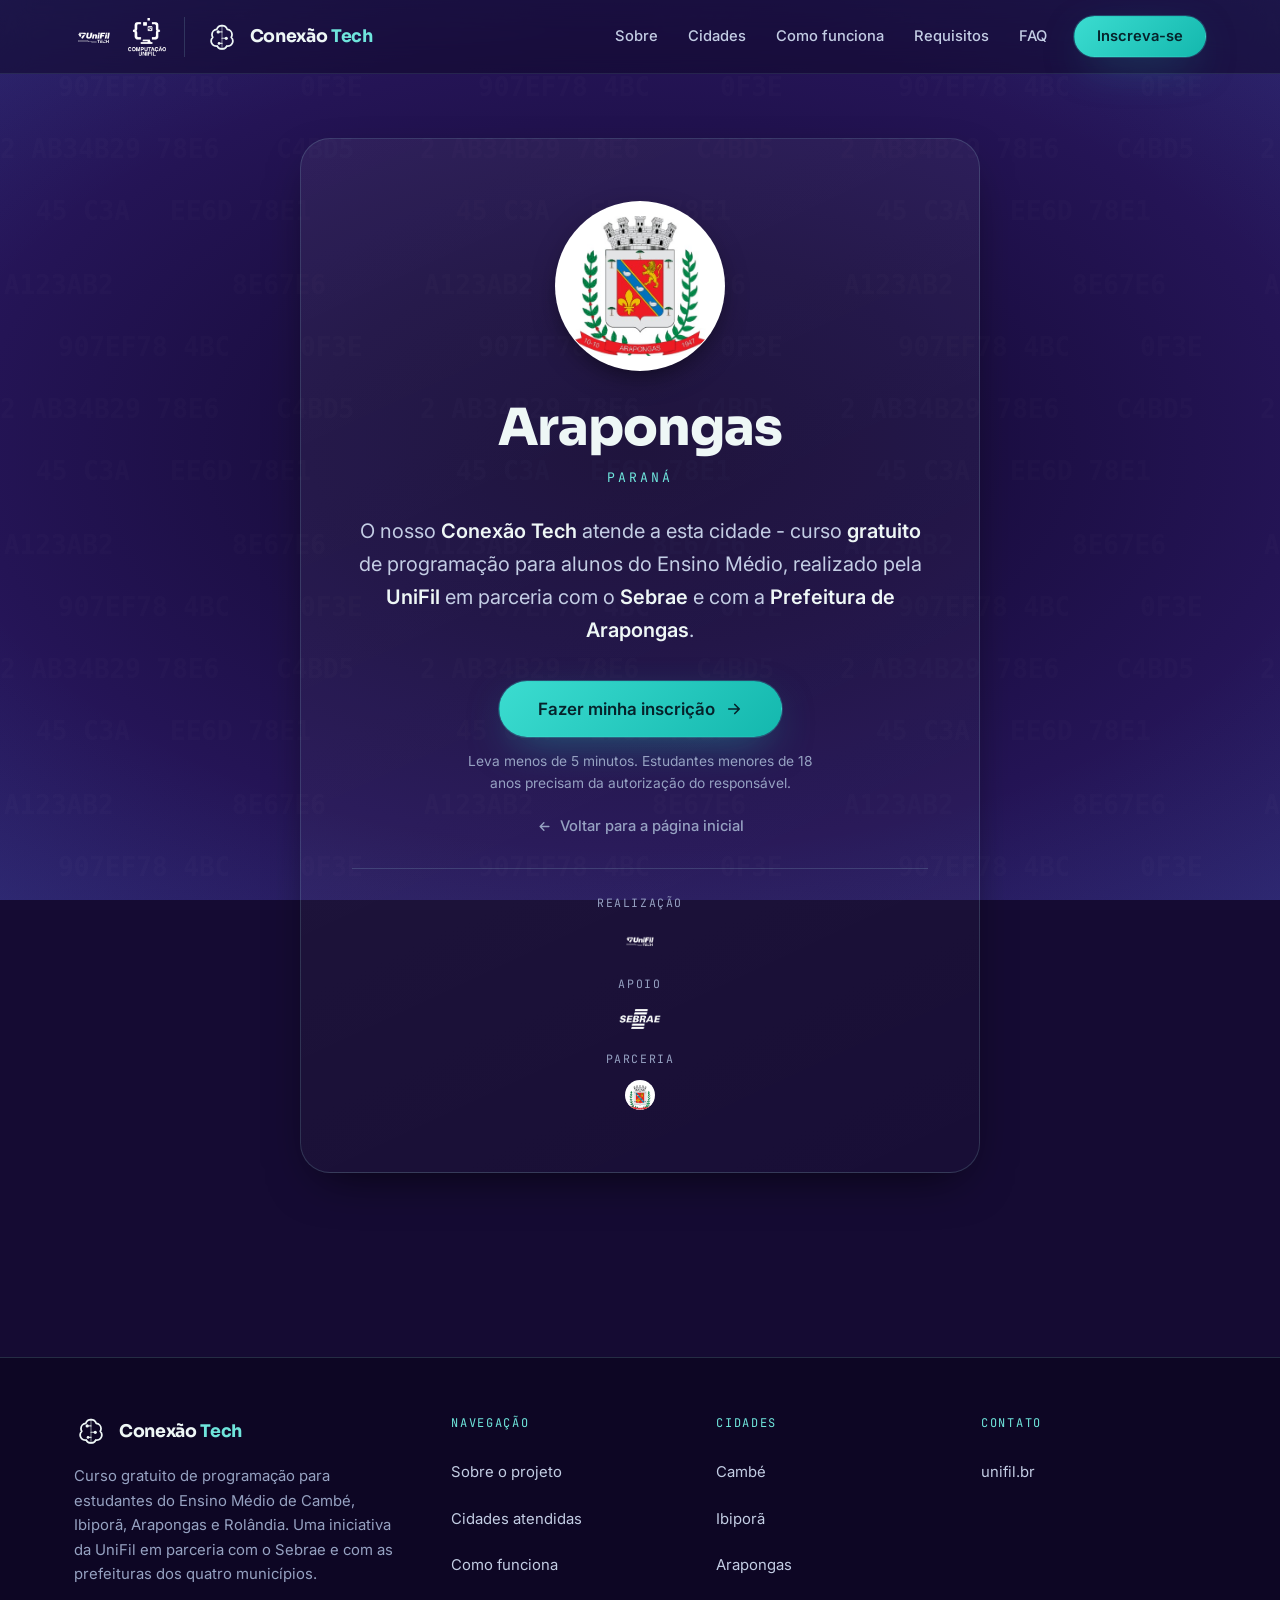
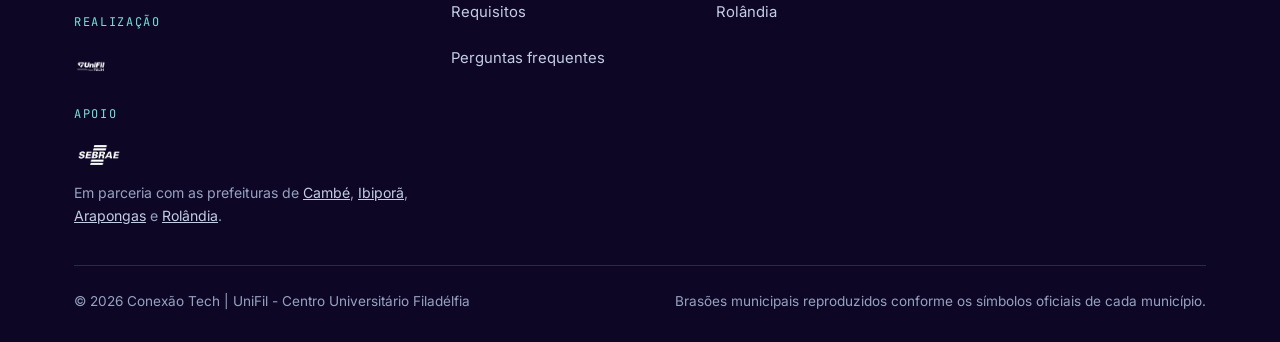
==== commit 60688256: "Atualização das Logos Adição das logos da UniFil, Computação UniFil e Sebrae" ====
--- a/arapongas.html
+++ b/arapongas.html
@@ -50,11 +50,11 @@
     <div class="header-brands">
       <a class="header-brand" href="https://unifil.br" target="_blank" rel="noopener"
          aria-label="UniFil — Centro Universitário Filadélfia, realizadora do projeto (abre em nova aba)">
-        <img class="header-brand__logo" src="assets/logos/unifil.png" alt="UniFil" width="477" height="377">
+        <img class="header-brand__logo logo-unifil" src="assets/logos/unifil.png" alt="UniFil" width="320" height="320">
       </a>
       <a class="header-brand header-brand--square" href="https://unifil.br/pensamentocomputacional/" target="_blank" rel="noopener"
          aria-label="Computação UniFil (abre em nova aba)">
-        <img class="header-brand__logo" src="assets/logos/computacao-unifil.png" alt="Computação UniFil" width="481" height="481">
+        <img class="header-brand__logo" src="assets/logos/computacao-unifil.png" alt="Computação UniFil" width="237" height="238">
       </a>
     </div>
 
@@ -136,15 +136,19 @@
       <!-- Realização e parceria local. O logo vem de assets/logos/unifil.png,
            o mesmo arquivo usado pelo header e pelo rodapé. -->
       <div class="city-partners">
-        <p class="city-partners__label">Realização e parceria</p>
+        <p class="city-partners__label">Realização</p>
         <a href="https://unifil.br" target="_blank" rel="noopener"
            aria-label="UniFil — Centro Universitário Filadélfia (abre em nova aba)">
-          <img src="assets/logos/unifil.png" alt="UniFil" width="477" height="377">
-        </a>
-        <span class="city-partners__plus" aria-hidden="true">+</span>
-        <a href="https://sebrae.com.br" target="_blank" rel="noopener">Sebrae</a>
-        <span class="city-partners__plus" aria-hidden="true">+</span>
-        <a href="https://www.arapongas.pr.gov.br/" target="_blank" rel="noopener">Prefeitura de Arapongas</a>
+          <img class="logo-unifil" src="assets/logos/unifil.png" alt="UniFil" width="320" height="320">
+        </a>
+
+        <p class="city-partners__label city-partners__label--gap">Apoio</p>
+        <a href="https://sebrae.com.br" target="_blank" rel="noopener" aria-label="Sebrae (abre em nova aba)"><img src="assets/logos/sebrae.png" alt="Sebrae" width="500" height="281"></a>
+
+        <p class="city-partners__label city-partners__label--gap">Parceria</p>
+        <a href="https://www.arapongas.pr.gov.br/" target="_blank" rel="noopener" aria-label="Prefeitura de Arapongas (abre em nova aba)">
+          <span class="partner-city__crest"><img src="assets/brasoes/arapongas.jpg" alt="" width="200" height="200" loading="lazy"></span>
+        </a>
       </div>
 
     </div>
@@ -185,10 +189,13 @@
           <div class="footer__partners-row">
             <a href="https://unifil.br" target="_blank" rel="noopener"
                aria-label="UniFil — Centro Universitário Filadélfia (abre em nova aba)">
-              <img src="assets/logos/unifil.png" alt="UniFil" width="477" height="377">
+              <img class="logo-unifil" src="assets/logos/unifil.png" alt="UniFil" width="320" height="320">
             </a>
-            <span class="footer__partners-plus" aria-hidden="true">+</span>
-            <a href="https://sebrae.com.br" target="_blank" rel="noopener">Sebrae</a>
+          </div>
+
+          <p class="footer__title footer__title--gap">Apoio</p>
+          <div class="footer__partners-row">
+            <a href="https://sebrae.com.br" target="_blank" rel="noopener" aria-label="Sebrae (abre em nova aba)"><img src="assets/logos/sebrae.png" alt="Sebrae" width="500" height="281"></a>
           </div>
           <p class="footer__partners-note">
             Em parceria com as prefeituras de <a href="https://www.cambe.pr.gov.br/" target="_blank" rel="noopener">Cambé</a>, <a href="https://www.ibipora.pr.gov.br/" target="_blank" rel="noopener">Ibiporã</a>, <a href="https://www.arapongas.pr.gov.br/" target="_blank" rel="noopener">Arapongas</a> e <a href="https://www.rolandia.pr.gov.br/" target="_blank" rel="noopener">Rolândia</a>.
--- a/assets/css/styles.css
+++ b/assets/css/styles.css
@@ -125,6 +125,7 @@
 a { color: var(--teal-300); text-decoration: none; }
 a:hover { color: var(--teal-200); }
 ul { margin: 0; padding: 0; list-style: none; }
+dl, dt, dd { margin: 0; }
 
 h1, h2, h3, h4 {
   font-family: var(--font-display);
@@ -455,7 +456,7 @@
 
 .hero__stack .hero__actions { margin-bottom: 0; justify-content: center; }
 
-/* Loop infinito de logos das cidades atendidas -------------------------- */
+/* Faixa estática com as logos das cidades atendidas ---------------------- */
 .logo-loop {
   width: 100%;
   margin-top: 44px;
@@ -472,30 +473,22 @@
   margin-bottom: 18px;
 }
 
-/* As máscaras laterais fazem as logos surgirem e sumirem sem corte seco. */
+/* As logos ficam centralizadas, numa lista estática (sem rolagem/loop). */
 .logo-loop__viewport {
   overflow: hidden;
-  -webkit-mask-image: linear-gradient(90deg, transparent, #000 9%, #000 91%, transparent);
-  mask-image: linear-gradient(90deg, transparent, #000 9%, #000 91%, transparent);
 }
 
 .logo-loop__track {
   display: flex;
-  width: max-content;
+  flex-wrap: wrap;
+  justify-content: center;
+  width: 100%;
   align-items: stretch;
   gap: 14px;
-  animation: logo-loop 34s linear infinite;
-}
-/* Pausa ao passar o mouse: dá tempo de ler e clicar no município desejado. */
-.logo-loop__viewport:hover .logo-loop__track,
-.logo-loop__track:focus-within { animation-play-state: paused; }
-
-/* A faixa contém duas cópias idênticas da lista; deslocar exatamente 50%
-   devolve o track à posição inicial, o que torna o loop imperceptível. */
-@keyframes logo-loop {
-  from { transform: translate3d(0, 0, 0); }
-  to   { transform: translate3d(-50%, 0, 0); }
-}
+}
+/* Cópia técnica que existia só para o loop infinito recomeçar sem emenda
+   visível — sem animação, ela é dispensável e ficaria duplicada na tela. */
+.logo-loop__track > [aria-hidden="true"] { display: none; }
 
 .logo-loop__item {
   display: inline-flex;
@@ -543,28 +536,27 @@
   overflow: hidden;
 }
 
-/* Quem pede menos movimento recebe a lista estática e rolável na horizontal. */
-@media (prefers-reduced-motion: reduce) {
-  .logo-loop__track { animation: none; width: 100%; flex-wrap: wrap; justify-content: center; }
-  .logo-loop__track > [aria-hidden="true"] { display: none; }
-  .logo-loop__viewport { -webkit-mask-image: none; mask-image: none; }
-}
+/* Quem pede menos movimento também não tem mais nada a desligar aqui: a
+   lista de logos já é estática por padrão (ver ".logo-loop__track" acima). */
 
 /* Estatísticas com contador animado */
 .stats {
-  display: grid;
-  grid-template-columns: repeat(3, minmax(0, 1fr));
-  gap: 14px;
+  display: flex;
+  flex-wrap: wrap;
+  justify-content: center;
+  gap: 8px 56px;
   border-top: 1px solid var(--border);
   padding-top: 28px;
 }
 
 /* O <dt> vem antes do <dd> no HTML (ordem exigida numa lista de definição);
-   a inversão visual — valor acima do rótulo — é feita aqui. */
+   a inversão visual — valor acima do rótulo — é feita aqui. Cada estatística
+   fica centralizada, e o grupo inteiro é centralizado na faixa acima. */
 .stat {
   display: flex;
   flex-direction: column-reverse;
-  justify-content: flex-end;
+  align-items: center;
+  text-align: center;
 }
 
 .stat__value {
@@ -622,7 +614,7 @@
 #mapa {
   height: 430px;
   border-radius: var(--radius);
-  background: #0b0a1a;
+  background: #ffffff; /* fundo branco, pedido pelo cliente, visível como flash antes do tile carregar */
   z-index: 1; /* mantém o mapa abaixo do header fixo */
 }
 
@@ -670,23 +662,22 @@
   100% { transform: scale(1.5);  opacity: 0; }
 }
 
-/* Popups do Leaflet no tema do site */
-.leaflet-popup-content-wrapper {
-  background: #180e3d;
-  color: var(--text);
-  border: 1px solid var(--border-strong);
-  border-radius: var(--radius-sm);
-  box-shadow: 0 16px 40px -12px rgba(0, 0, 0, 0.8);
-}
-.leaflet-popup-content { margin: 14px 16px; font-family: var(--font-body); }
-.leaflet-popup-tip { background: #180e3d; border: 1px solid var(--border-strong); }
-.leaflet-popup-close-button { color: var(--text-muted) !important; }
-.leaflet-container a.leaflet-popup-close-button:hover { color: var(--text) !important; }
+/* Balão de informação (popup) do Leaflet — o mapa usa um estilo claro
+   (CartoDB Positron), então o conteúdo do balão (nosso HTML, injetado via
+   bindPopup) precisa de cores escuras para continuar legível sobre o fundo
+   branco que o próprio Leaflet desenha. */
+.leaflet-popup-content-wrapper { border-radius: 12px; box-shadow: var(--shadow-soft); }
+.leaflet-popup-content { margin: 14px 16px; min-width: 150px; }
+.leaflet-popup-tip { box-shadow: var(--shadow-soft); }
+.leaflet-container { font-family: var(--font-body); background: #ffffff; }
+.leaflet-control-attribution { font-size: 0.68rem; background: rgba(255, 255, 255, 0.8) !important; }
+.leaflet-control-attribution a { color: var(--indigo-700); }
 
 .popup__city {
   font-family: var(--font-display);
   font-weight: 700;
   font-size: 1.02rem;
+  color: #1c1330;
   margin-bottom: 2px;
 }
 .popup__meta {
@@ -694,24 +685,10 @@
   font-size: 0.72rem;
   letter-spacing: 0.08em;
   text-transform: uppercase;
-  color: var(--text-muted);
+  color: #6b6280;
   margin-bottom: 8px;
 }
-.popup__link { font-size: 0.9rem; font-weight: 600; }
-
-.leaflet-control-attribution {
-  background: rgba(9, 5, 24, 0.82) !important;
-  color: var(--text-muted) !important;
-  font-size: 0.68rem !important;
-}
-.leaflet-control-attribution a { color: var(--teal-300) !important; }
-
-.leaflet-bar a {
-  background: #180e3d !important;
-  color: var(--text) !important;
-  border-color: rgba(166, 240, 234, 0.2) !important;
-}
-.leaflet-bar a:hover { background: #241458 !important; }
+.popup__link { font-size: 0.9rem; font-weight: 600; color: var(--indigo-700); }
 
 /* -------------------------------------------------------------------------
    9. Cartões genéricos
@@ -825,7 +802,6 @@
 }
 .partners__names a { color: var(--text); }
 .partners__names a:hover { color: var(--teal-200); }
-.partners__plus { color: var(--text-muted); font-weight: 400; }
 
 /* -------------------------------------------------------------------------
    11. Cidades atendidas
@@ -850,6 +826,47 @@
   box-shadow: var(--shadow-soft);
   color: var(--text);
 }
+
+/* Londrina não é uma cidade-satélite: é a sede da UniFil, então o card sai
+   da grade das 4 cidades e ganha um layout horizontal de destaque, deixando
+   claro que o botão leva para fora do site (site oficial do programa). */
+.city-card--wide {
+  flex-direction: row;
+  align-items: center;
+  text-align: left;
+  gap: 22px;
+  margin-top: 22px;
+  padding: 22px 28px;
+}
+.city-card--wide .crest { margin-bottom: 0; flex-shrink: 0; }
+.city-card--wide:hover { transform: translateY(-4px); }
+
+.city-card__wide-text { flex: 1 1 auto; min-width: 0; }
+.city-card__wide-text .city-card__state {
+  margin-top: 4px;
+  margin-bottom: 0;
+  font-family: var(--font-body);
+  font-size: 0.92rem;
+  letter-spacing: normal;
+  text-transform: none;
+}
+
+.city-card__badge {
+  display: inline-block;
+  margin-left: 10px;
+  padding: 3px 10px;
+  border-radius: 999px;
+  background: var(--surface-strong);
+  border: 1px solid var(--border-strong);
+  font-family: var(--font-mono);
+  font-size: 0.66rem;
+  letter-spacing: 0.08em;
+  text-transform: uppercase;
+  color: var(--teal-300);
+  vertical-align: middle;
+}
+
+.city-card--wide .city-card__cta { flex-shrink: 0; }
 
 /* Medalhão claro: os brasões oficiais são desenhados para fundo claro */
 .crest {
@@ -1150,6 +1167,7 @@
   color: var(--teal-300);
   margin-bottom: 16px;
 }
+.footer__title--gap { margin-top: 22px; }
 
 .footer__list { display: grid; gap: 2px; }
 .footer__list a,
@@ -1348,6 +1366,10 @@
    parecer menor que o wordmark ao lado. */
 .header-brand--square .header-brand__logo { height: 38px; }
 
+/* A logo da UniFil, um pouco maior que as demais em todo lugar em que
+   aparece (ver .logo-unifil mais abaixo, junto com as outras instâncias). */
+.header-brand__logo.logo-unifil { height: 40px; }
+
 /* Faixa de parceiros da home, logo abaixo do hero */
 .partner-strip {
   display: grid;
@@ -1462,35 +1484,27 @@
 .partners__cities {
   display: flex;
   flex-wrap: wrap;
-  gap: 8px 10px;
+  gap: 10px;
 }
 .partners__cities a {
   display: inline-flex;
   align-items: center;
-  gap: 7px;
-  padding: 7px 13px;
+  justify-content: center;
+  padding: 4px;
   border: 1px solid var(--border);
   border-radius: 999px;
   background: rgba(255, 255, 255, 0.05);
-  font-family: var(--font-mono);
-  font-size: 0.8rem;
-  color: var(--teal-100);
   transition: border-color 0.24s var(--ease), background-color 0.24s var(--ease),
-              color 0.24s var(--ease);
+              transform 0.24s var(--ease);
 }
 .partners__cities a:hover {
   border-color: var(--border-strong);
   background: var(--surface-strong);
-  color: var(--text);
-}
-.partners__cities svg {
-  width: 12px;
-  height: 12px;
-  flex: none;
-  opacity: 0.75;
+  transform: translateY(-2px);
 }
 
 .partners__logo { height: 26px; width: auto; display: block; }
+.partners__logo.logo-unifil { height: 32px; }
 
 /* Bloco de realização do rodapé (todas as páginas) */
 .footer__partners { margin-top: 26px; }
@@ -1508,7 +1522,7 @@
 .footer__partners-row a { color: var(--text); }
 .footer__partners-row a:hover { color: var(--teal-200); }
 .footer__partners-row img { height: 28px; width: auto; display: block; }
-.footer__partners-plus { color: var(--text-muted); font-weight: 400; }
+.footer__partners-row img.logo-unifil { height: 34px; }
 
 .footer__partners-note {
   margin-top: 12px;
@@ -1543,10 +1557,11 @@
   text-transform: uppercase;
   color: var(--text-muted);
 }
+.city-partners__label--gap { margin-top: 4px; }
 .city-partners a { color: var(--text); }
 .city-partners a:hover { color: var(--teal-200); }
 .city-partners img { height: 28px; width: auto; display: block; }
-.city-partners__plus { color: var(--text-muted); font-weight: 400; }
+.city-partners img.logo-unifil { height: 34px; }
 
 /* -------------------------------------------------------------------------
    20. Responsividade — breakpoints em 960px e 640px
@@ -1560,6 +1575,7 @@
   .header-brands { gap: 11px; padding-right: 14px; }
   .header-brand__logo { height: 28px; }
   .header-brand--square .header-brand__logo { height: 31px; }
+  .header-brand__logo.logo-unifil { height: 33px; }
 }
 
 @media (max-width: 960px) {
@@ -1595,6 +1611,8 @@
   .about__layout { grid-template-columns: minmax(0, 1fr); }
 
   .grid--3, .grid--4 { grid-template-columns: repeat(2, minmax(0, 1fr)); }
+  .city-card--wide { flex-direction: column; text-align: center; }
+  .city-card--wide .crest { margin-bottom: 20px; }
 
   /* Três etapas nunca devem quebrar como 2+1: isso órfã a última e destrói
      a leitura de sequência. Uma coluna mantém a trilha legível. */
@@ -1629,7 +1647,7 @@
   .logo-loop__item { padding: 8px 16px 8px 8px; font-size: 0.9rem; }
   .logo-loop__crest { width: 38px; height: 38px; }
 
-  .stats { grid-template-columns: repeat(3, minmax(0, 1fr)); gap: 10px; }
+  .stats { gap: 6px 28px; }
   .stat__label { font-size: 0.74rem; }
 
   #mapa { height: 320px; }
@@ -1656,6 +1674,7 @@
      competiriam com o nome do projeto numa faixa de 74px. */
   .header-brands { gap: 9px; padding-right: 11px; }
   .header-brand__logo { height: 22px; }
+  .header-brand__logo.logo-unifil { height: 26px; }
   .header-brand--square { display: none; }
 
   .partner-strip { padding: 22px 18px; border-radius: 14px; }
@@ -1703,3 +1722,329 @@
   .site-header, .nav-toggle, .map-panel { display: none; }
   body { background: #fff; color: #000; }
 }
+
+/* -------------------------------------------------------------------------
+   22. Linha do tempo (Londrinense Tech + Pensamento Computacional)
+   Bloco só usado na home, entre o hero e a seção "O projeto" (#panorama).
+   Sem background próprio: usa o mesmo degradê escuro do body, como o
+   resto da página. Os cartões mantêm cor sólida própria por ano.
+   ---------------------------------------------------------------------- */
+#linha-do-tempo {
+  padding: 72px 24px;
+  font-family: 'Segoe UI', system-ui, -apple-system, sans-serif;
+}
+
+#linha-do-tempo .lt-cabecalho {
+  max-width: 720px;
+  margin: 0 auto 48px;
+  text-align: center;
+}
+
+#linha-do-tempo .lt-eyebrow {
+  display: inline-block;
+  font-size: 13px;
+  font-weight: 700;
+  letter-spacing: 0.12em;
+  text-transform: uppercase;
+  color: var(--teal-300);
+  margin-bottom: 12px;
+}
+
+#linha-do-tempo h2 {
+  font-size: clamp(28px, 4vw, 40px);
+  margin: 0 0 12px;
+  color: var(--text);
+  font-weight: 800;
+}
+
+#linha-do-tempo .lt-sub {
+  font-size: 16px;
+  color: var(--text-soft);
+  line-height: 1.5;
+  margin: 0;
+}
+
+#linha-do-tempo .lt-trilha {
+  display: flex;
+  gap: 18px;
+  max-width: 1200px;
+  margin: 0 auto;
+  overflow-x: auto;
+  padding: 8px 4px 28px;
+  scroll-snap-type: x proximity;
+}
+
+/* Barra de rolagem customizada (fina, turquesa) — Firefox e navegadores
+   baseados em WebKit/Blink usam propriedades diferentes, então as duas
+   regras convivem sem conflito. */
+#linha-do-tempo .lt-trilha {
+  scrollbar-width: thin;
+  scrollbar-color: var(--teal-400) rgba(0, 0, 0, 0.08);
+}
+
+#linha-do-tempo .lt-trilha::-webkit-scrollbar {
+  height: 6px;
+}
+
+#linha-do-tempo .lt-trilha::-webkit-scrollbar-track {
+  background: rgba(0, 0, 0, 0.08);
+  border-radius: 999px;
+}
+
+#linha-do-tempo .lt-trilha::-webkit-scrollbar-thumb {
+  background: var(--teal-400);
+  border-radius: 999px;
+}
+
+#linha-do-tempo .lt-trilha::-webkit-scrollbar-thumb:hover {
+  background: var(--teal-300);
+}
+
+#linha-do-tempo .lt-card {
+  scroll-snap-align: start;
+  flex: 0 0 220px;
+  border-radius: 16px;
+  padding: 24px 20px;
+  color: #fff;
+  position: relative;
+  overflow: hidden;
+  transition: transform 0.25s ease, box-shadow 0.25s ease;
+  box-shadow: 0 4px 14px rgba(0, 0, 0, 0.08);
+}
+
+#linha-do-tempo .lt-card:hover {
+  transform: translateY(-6px);
+  box-shadow: 0 12px 24px rgba(0, 0, 0, 0.16);
+}
+
+#linha-do-tempo .lt-card .lt-ano {
+  font-size: 30px;
+  font-weight: 800;
+  margin-bottom: 14px;
+  letter-spacing: -0.01em;
+}
+
+#linha-do-tempo .lt-card .lt-icone {
+  width: 34px;
+  height: 34px;
+  margin-bottom: 14px;
+  opacity: 0.9;
+}
+
+#linha-do-tempo .lt-card .lt-linha {
+  font-size: 13px;
+  line-height: 1.5;
+  margin-bottom: 10px;
+}
+
+#linha-do-tempo .lt-card .lt-linha strong {
+  display: block;
+  font-size: 12px;
+  text-transform: uppercase;
+  letter-spacing: 0.04em;
+  opacity: 0.85;
+  margin-bottom: 2px;
+}
+
+#linha-do-tempo .lt-card .lt-valor {
+  font-size: 17px;
+  font-weight: 700;
+}
+
+#linha-do-tempo .lt-card .lt-total {
+  margin-top: 14px;
+  padding-top: 12px;
+  border-top: 1px solid rgba(255, 255, 255, 0.35);
+  font-size: 13px;
+}
+
+#linha-do-tempo .lt-card .lt-total .lt-valor {
+  font-size: 22px;
+}
+
+#linha-do-tempo .lt-card.andamento {
+  opacity: 0.92;
+  border: 2px dashed rgba(255, 255, 255, 0.6);
+}
+
+#linha-do-tempo .lt-card.andamento .lt-valor {
+  font-style: italic;
+  font-weight: 600;
+}
+
+/* Cores por ano, seguindo a paleta de referência */
+#linha-do-tempo .lt-card.ano-2021 { background: #1f5fa6; }
+#linha-do-tempo .lt-card.ano-2022 { background: #3e7d3a; }
+#linha-do-tempo .lt-card.ano-2023 { background: #c81e5c; }
+#linha-do-tempo .lt-card.ano-2024 { background: #b5541e; }
+#linha-do-tempo .lt-card.ano-2025 { background: #3d2374; }
+#linha-do-tempo .lt-card.ano-2026 { background: #b3941a; }
+
+/* Galeria — slideshow com fade automático entre as fotos das turmas.
+   Sem moldura/painel: é só a imagem inteira, com a legenda e a barra de
+   progresso sobrepostas nela — maior que o resto do conteúdo da seção. */
+#linha-do-tempo .lt-galeria {
+  max-width: 1200px;
+  margin: 40px auto 0;
+  padding-top: 32px;
+  border-top: 1px solid rgba(255, 255, 255, 0.12);
+}
+
+#linha-do-tempo .lt-galeria__titulo {
+  font-size: 13px;
+  font-weight: 700;
+  letter-spacing: 0.1em;
+  text-transform: uppercase;
+  color: var(--teal-300);
+  text-align: center;
+  margin: 0 0 22px;
+}
+
+.slide {
+  position: relative;
+}
+
+.slide__viewport {
+  position: relative;
+  width: 100%;
+  height: clamp(340px, 52vw, 640px);
+  border-radius: 16px;
+  overflow: hidden;
+  background: rgba(255, 255, 255, 0.06);
+}
+
+.slide__trilha { position: absolute; inset: 0; margin: 0; padding: 0; list-style: none; }
+
+.slide__item {
+  position: absolute;
+  inset: 0;
+  opacity: 0;
+  visibility: hidden;
+  transition: opacity 0.9s ease;
+}
+.slide__item.is-ativo { opacity: 1; visibility: visible; }
+
+.slide__item img {
+  width: 100%;
+  height: 100%;
+  object-fit: cover;
+  object-position: center 38%;
+  display: block;
+  transform: scale(1);
+  transition: transform 12s linear;
+}
+/* Zoom lento e contínuo na foto em exibição ("efeito Ken Burns"), só
+   enquanto ela está ativa — dá vida ao card sem depender de JS. */
+.slide__item.is-ativo img { transform: scale(1.09); }
+
+.slide__legenda {
+  position: absolute;
+  left: 0;
+  right: 0;
+  bottom: 0;
+  padding: 64px 26px 22px;
+  background: linear-gradient(0deg, rgba(9, 5, 24, 0.92) 10%, rgba(9, 5, 24, 0.55) 55%, transparent);
+  color: #fff;
+}
+.slide__legenda-tag {
+  display: inline-block;
+  font-family: var(--font-mono);
+  font-size: 0.72rem;
+  font-weight: 600;
+  letter-spacing: 0.1em;
+  text-transform: uppercase;
+  color: var(--teal-300);
+  margin-bottom: 6px;
+}
+.slide__legenda p {
+  margin: 0;
+  font-family: var(--font-display);
+  font-size: clamp(1.15rem, 1rem + 0.8vw, 1.6rem);
+  font-weight: 700;
+}
+
+/* Setas de navegação manual */
+.slide__seta {
+  position: absolute;
+  top: 50%;
+  transform: translateY(-50%);
+  display: grid;
+  place-items: center;
+  width: 44px;
+  height: 44px;
+  border-radius: 50%;
+  border: 1px solid rgba(255, 255, 255, 0.35);
+  background: rgba(9, 5, 24, 0.45);
+  color: #fff;
+  cursor: pointer;
+  opacity: 0;
+  transition: background-color 0.2s var(--ease), border-color 0.2s var(--ease), opacity 0.2s var(--ease);
+}
+.slide__viewport:hover .slide__seta,
+.slide__seta:focus-visible {
+  opacity: 1;
+}
+.slide__seta:hover { background: rgba(9, 5, 24, 0.7); border-color: rgba(255, 255, 255, 0.6); }
+.slide__seta svg { width: 20px; height: 20px; }
+.slide__seta--ant { left: 16px; }
+.slide__seta--prox { right: 16px; }
+
+/* Barra de progresso segmentada (1 segmento por foto), sobreposta no topo
+   da própria imagem — preenche sozinha enquanto a foto correspondente
+   está em exibição, e também funciona como navegação direta ao clicar. */
+.slide__progresso {
+  position: absolute;
+  top: 0;
+  left: 0;
+  right: 0;
+  z-index: 2;
+  display: flex;
+  gap: 6px;
+  padding: 16px 18px;
+  background: linear-gradient(180deg, rgba(9, 5, 24, 0.55), transparent);
+}
+.slide__seg {
+  flex: 1;
+  height: 3px;
+  padding: 0;
+  border: none;
+  border-radius: 999px;
+  background: rgba(255, 255, 255, 0.32);
+  cursor: pointer;
+  overflow: hidden;
+  position: relative;
+}
+.slide__seg-fill {
+  position: absolute;
+  inset: 0;
+  width: 0%;
+  border-radius: 999px;
+  background: var(--teal-400);
+}
+.slide__seg.is-concluido .slide__seg-fill { width: 100%; }
+.slide__seg:hover .slide__seg-fill { background: var(--teal-300); }
+
+@media (max-width: 640px) {
+  .slide__viewport { height: clamp(260px, 78vw, 420px); }
+  .slide__seta { opacity: 1; width: 36px; height: 36px; }
+  .slide__legenda { padding: 44px 16px 16px; }
+  .slide__progresso { padding: 12px 12px; }
+}
+
+#linha-do-tempo .lt-rodape {
+  max-width: 640px;
+  margin: 36px auto 0;
+  text-align: center;
+  font-size: 13px;
+  color: var(--text-muted);
+}
+
+@media (max-width: 640px) {
+  #linha-do-tempo .lt-trilha {
+    gap: 14px;
+  }
+  #linha-do-tempo .lt-card {
+    flex-basis: 200px;
+  }
+}
+
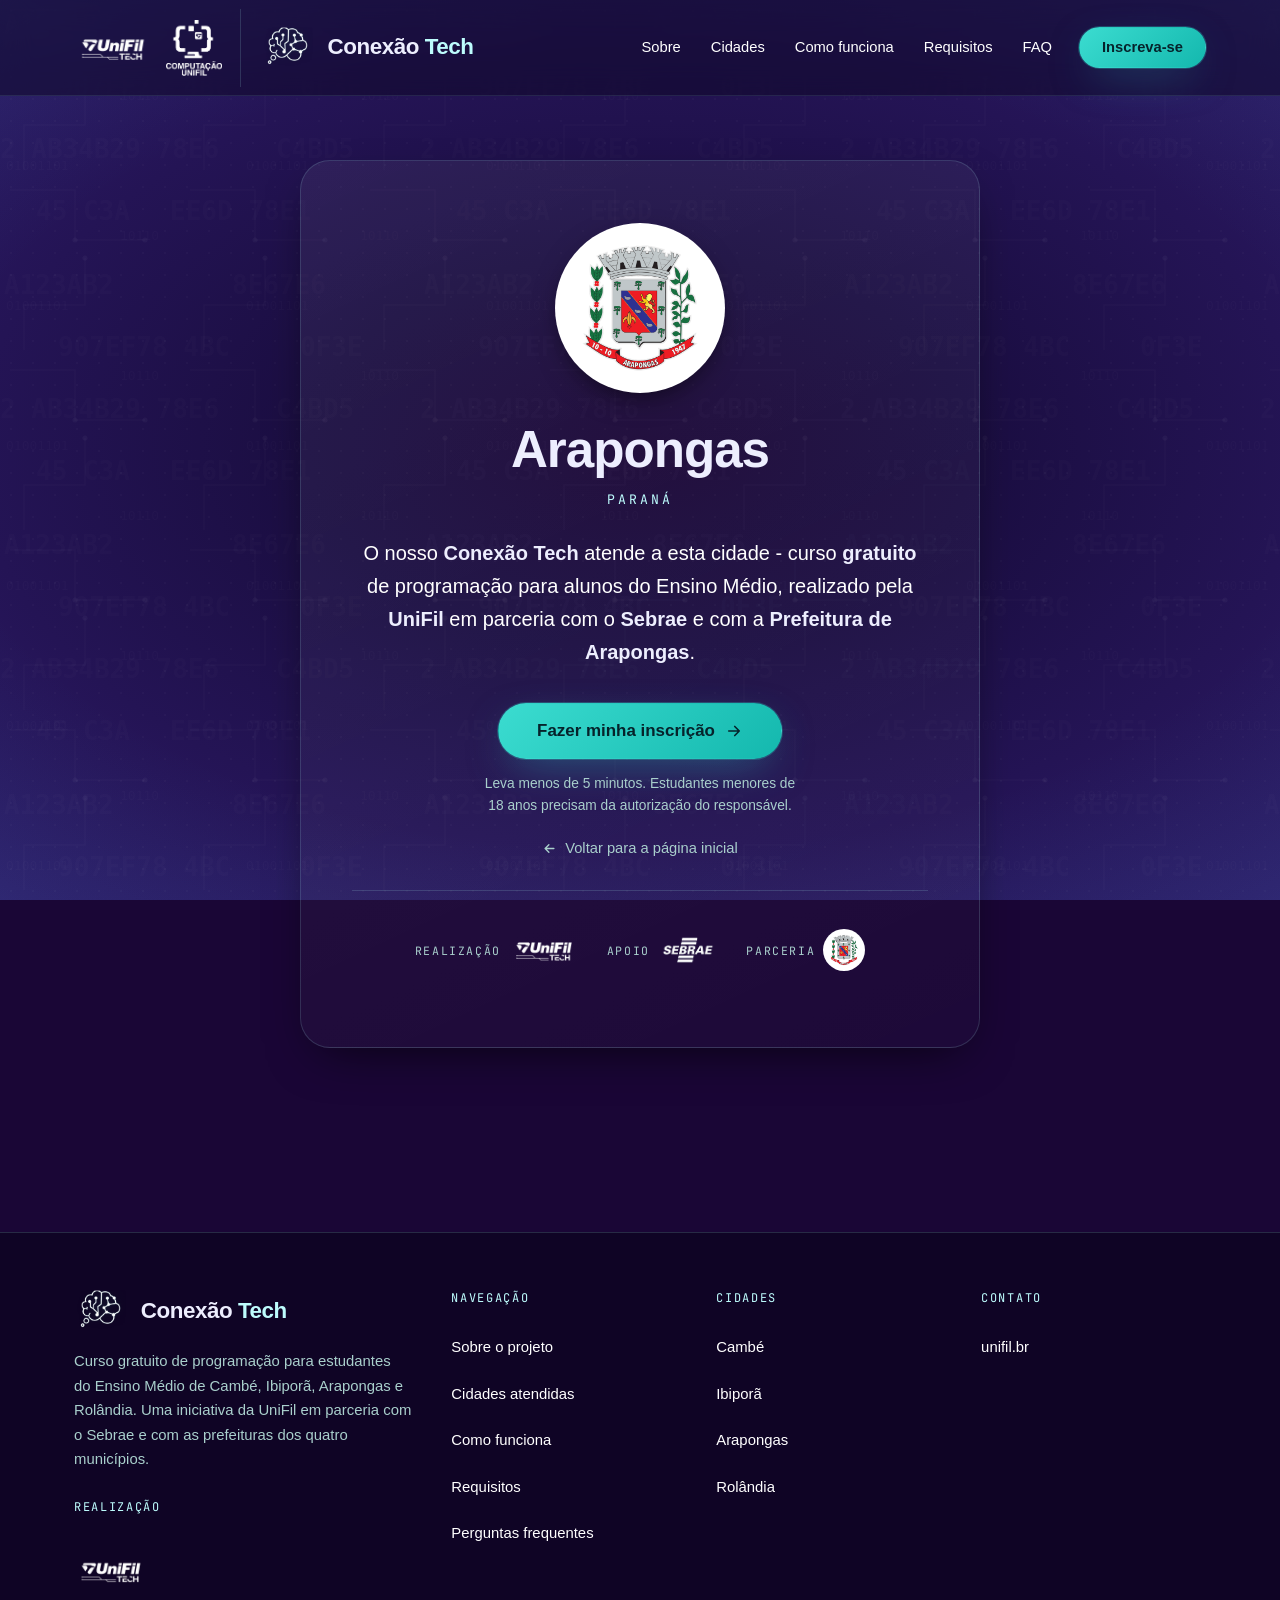
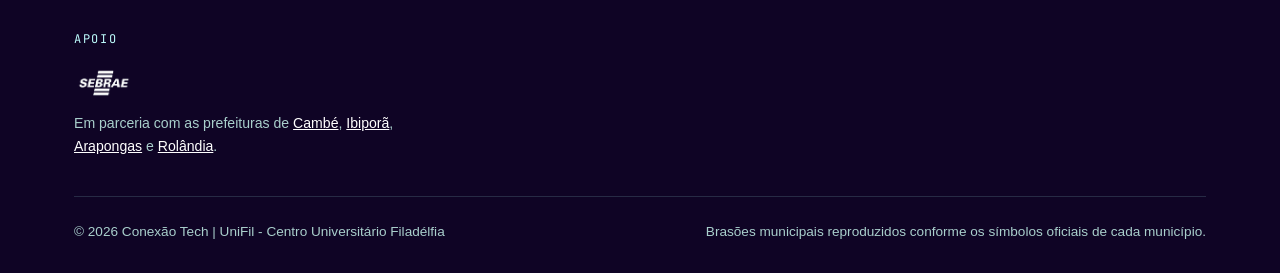
==== commit 7fb35099: "Refatoração do Estilo da Landing Page Troca de cores, decisões de designs, entre outras" ====
--- a/arapongas.html
+++ b/arapongas.html
@@ -27,7 +27,7 @@
 
   <link rel="preconnect" href="https://fonts.googleapis.com">
   <link rel="preconnect" href="https://fonts.gstatic.com" crossorigin>
-  <link href="https://fonts.googleapis.com/css2?family=Sora:wght@400;600;700;800&family=Inter:wght@400;500;600;700&family=JetBrains+Mono:wght@400;500;700&display=swap" rel="stylesheet">
+  <link href="https://fonts.googleapis.com/css2?family=JetBrains+Mono:wght@400;500;700&display=swap" rel="stylesheet">
 
   <link rel="stylesheet" href="assets/css/styles.css">
 
@@ -59,17 +59,7 @@
     </div>
 
     <a class="brand" href="index.html" aria-label="Conexão Tech — página inicial">
-      <svg class="brand__mark" viewBox="0 0 40 40" fill="none" aria-hidden="true" focusable="false">
-        <path d="M20 6.5c-2.9 0-5.3 1.9-6.1 4.5-3.2.3-5.7 3-5.7 6.2 0 1.2.3 2.3.9 3.2-1.2 1.1-1.9 2.6-1.9 4.3 0 3.3 2.7 6 6 6 .4 0 .8 0 1.2-.1.9 2 2.9 3.4 5.2 3.4"
-              stroke="currentColor" stroke-width="2.1" stroke-linecap="round" stroke-linejoin="round"/>
-        <path d="M20 6.5c2.9 0 5.3 1.9 6.1 4.5 3.2.3 5.7 3 5.7 6.2 0 1.2-.3 2.3-.9 3.2 1.2 1.1 1.9 2.6 1.9 4.3 0 3.3-2.7 6-6 6-.4 0-.8 0-1.2-.1-.9 2-2.9 3.4-5.2 3.4"
-              stroke="currentColor" stroke-width="2.1" stroke-linecap="round" stroke-linejoin="round"/>
-        <path d="M20 7v27" stroke="currentColor" stroke-width="1.3" opacity=".5"/>
-        <path d="M20 14h-4.5M20 21.5h5M20 27.5h-3.5" stroke="currentColor" stroke-width="1.4" stroke-linecap="round" opacity=".85"/>
-        <circle cx="15.5" cy="14" r="1.9" fill="currentColor"/>
-        <circle cx="25" cy="21.5" r="1.9" fill="currentColor"/>
-        <circle cx="16.5" cy="27.5" r="1.6" fill="currentColor"/>
-      </svg>
+      <img class="brand__mark" src="assets/icones/cerebro-circuito.png" alt="" width="602" height="502">
       <span class="brand__name">Conexão <span>Tech</span></span>
     </a>
 
@@ -96,7 +86,7 @@
     <div class="city-hero">
 
       <span class="crest crest--mid">
-        <img src="assets/brasoes/arapongas.jpg" alt="Brasão oficial do município de Arapongas — Paraná" width="170" height="170">
+        <img src="assets/brasoes/arapongas.png" alt="Brasão oficial do município de Arapongas — Paraná" width="170" height="170">
       </span>
 
       <h1 class="city-hero__name">Arapongas</h1>
@@ -147,7 +137,7 @@
 
         <p class="city-partners__label city-partners__label--gap">Parceria</p>
         <a href="https://www.arapongas.pr.gov.br/" target="_blank" rel="noopener" aria-label="Prefeitura de Arapongas (abre em nova aba)">
-          <span class="partner-city__crest"><img src="assets/brasoes/arapongas.jpg" alt="" width="200" height="200" loading="lazy"></span>
+          <span class="partner-city__crest"><img src="assets/brasoes/arapongas.png" alt="" width="200" height="200" loading="lazy"></span>
         </a>
       </div>
 
@@ -164,17 +154,7 @@
 
       <div>
         <a class="brand" href="index.html" aria-label="Conexão Tech — página inicial">
-          <svg class="brand__mark" viewBox="0 0 40 40" fill="none" aria-hidden="true" focusable="false">
-        <path d="M20 6.5c-2.9 0-5.3 1.9-6.1 4.5-3.2.3-5.7 3-5.7 6.2 0 1.2.3 2.3.9 3.2-1.2 1.1-1.9 2.6-1.9 4.3 0 3.3 2.7 6 6 6 .4 0 .8 0 1.2-.1.9 2 2.9 3.4 5.2 3.4"
-              stroke="currentColor" stroke-width="2.1" stroke-linecap="round" stroke-linejoin="round"/>
-        <path d="M20 6.5c2.9 0 5.3 1.9 6.1 4.5 3.2.3 5.7 3 5.7 6.2 0 1.2-.3 2.3-.9 3.2 1.2 1.1 1.9 2.6 1.9 4.3 0 3.3-2.7 6-6 6-.4 0-.8 0-1.2-.1-.9 2-2.9 3.4-5.2 3.4"
-              stroke="currentColor" stroke-width="2.1" stroke-linecap="round" stroke-linejoin="round"/>
-        <path d="M20 7v27" stroke="currentColor" stroke-width="1.3" opacity=".5"/>
-        <path d="M20 14h-4.5M20 21.5h5M20 27.5h-3.5" stroke="currentColor" stroke-width="1.4" stroke-linecap="round" opacity=".85"/>
-        <circle cx="15.5" cy="14" r="1.9" fill="currentColor"/>
-        <circle cx="25" cy="21.5" r="1.9" fill="currentColor"/>
-        <circle cx="16.5" cy="27.5" r="1.6" fill="currentColor"/>
-      </svg>
+          <img class="brand__mark" src="assets/icones/cerebro-circuito.png" alt="" width="602" height="502">
           <span class="brand__name">Conexão <span>Tech</span></span>
         </a>
         <p class="footer__about">
--- a/assets/css/styles.css
+++ b/assets/css/styles.css
@@ -10,14 +10,15 @@
 :root {
   /* Roxos profundos — base do degradê da arte */
   --ink-950: #0d0725;
-  --ink-900: #150b33;
+  --ink-900: #1a0636;
   --ink-800: #1e0f45;
   --ink-700: #2a1560;
   --ink-600: #362080;
 
   /* Núcleo do degradê de fundo — do centro (mais escuro) para os cantos
-     (mais claros). --core-950 é a cor exata da amostra enviada pelo cliente. */
-  --core-950: #150a35;
+     (mais claros). --core-950 é a cor "Fundo" exata da paleta oficial
+     Conexão Tech (#1a0636). */
+  --core-950: #1a0636;
   --core-900: #1b0e42;
   --core-800: #241455;
   --core-700: #2e1a69;
@@ -28,18 +29,21 @@
   --indigo-700: #23276e;
   --indigo-600: #2b3a8f;
 
-  /* Turquesa — cor de destaque da arte */
+  /* Turquesa — cor de destaque da arte. --teal-500 é a cor "Fundo" (o
+     turquesa) da paleta oficial Conexão Tech (#30c9cd); --teal-100 é a
+     cor "Título" clara da mesma paleta (#bdfcfd). */
   --teal-600: #14b8ae;
-  --teal-500: #22cfc4;
+  --teal-500: #30c9cd;
   --teal-400: #3bdcd0;
   --teal-300: #6fe5dc;
   --teal-200: #a6f0ea;
-  --teal-100: #cff7f3;
-
-  /* Texto */
-  --text: #eef7f6;
-  --text-soft: #c3cde4;
-  --text-muted: #96a2c2;
+  --teal-100: #bdfcfd;
+
+  /* Texto — paleta oficial Conexão Tech: título em #edeefe, subtítulo e
+     texto corrido em branco puro. */
+  --text: #edeefe;
+  --text-soft: #ffffff;
+  --text-muted: #a9cfcc;
 
   /* Superfícies */
   --surface: rgba(255, 255, 255, 0.038);
@@ -47,20 +51,27 @@
   --border: rgba(166, 240, 234, 0.16);
   --border-strong: rgba(166, 240, 234, 0.34);
 
-  /* Tipografia */
-  --font-display: "Sora", "Segoe UI", system-ui, sans-serif;
-  --font-body: "Inter", "Segoe UI", system-ui, sans-serif;
+  /* Tipografia — paleta oficial Conexão Tech: título e cabeçalho em
+     Helvetica Bold; subtítulo e textos corridos em Helvetica Neue LT Pro
+     (peso 55 Roman ≈ regular/400). Nenhuma das duas é uma web font — não
+     há arquivo de fonte pra hospedar, então o navegador usa a que estiver
+     instalada no sistema (Helvetica Neue é nativa no macOS/iOS; Windows e
+     Android caem no fallback Arial). Se quiser a mesma renderização em
+     qualquer aparelho, é preciso o arquivo da fonte licenciada para
+     @font-face. */
+  --font-display: Helvetica, "Helvetica Neue", "Segoe UI", Arial, sans-serif;
+  --font-body: "Helvetica Neue LT Pro", "Helvetica Neue", Helvetica, "Segoe UI", Arial, sans-serif;
   --font-mono: "JetBrains Mono", "Consolas", ui-monospace, monospace;
 
   /* Métrica */
-  --header-h: 74px;
+  --header-h: 96px;
   --radius-sm: 10px;
   --radius: 16px;
   --radius-lg: 24px;
   --maxw: 1180px;
 
   --shadow-soft: 0 18px 50px -20px rgba(0, 0, 0, 0.75);
-  --shadow-glow: 0 0 0 1px rgba(59, 220, 208, 0.25), 0 14px 44px -14px rgba(34, 207, 196, 0.5);
+  --shadow-glow: 0 0 0 1px rgba(59, 220, 208, 0.25), 0 14px 44px -14px rgba(48, 201, 205, 0.5);
 
   --ease: cubic-bezier(0.22, 1, 0.36, 1);
 }
@@ -91,7 +102,7 @@
   -webkit-font-smoothing: antialiased;
 }
 
-/* Degradê radial: núcleo escuro (#150a35, cor da arte oficial) no centro da
+/* Degradê radial: núcleo escuro (#1a0636, cor "Fundo" da paleta oficial) no centro da
    tela, abrindo para tons mais claros conforme se aproxima dos cantos.
    A camada de turquesa fica por cima, bem suave, só para manter o acento
    da identidade nos extremos. */
@@ -101,7 +112,7 @@
   inset: 0;
   z-index: -2;
   background:
-    radial-gradient(130% 105% at 50% 50%, rgba(34, 207, 196, 0) 42%, rgba(34, 207, 196, 0.14) 78%, rgba(34, 207, 196, 0.24) 100%),
+    radial-gradient(130% 105% at 50% 50%, rgba(48, 201, 205, 0) 42%, rgba(48, 201, 205, 0.14) 78%, rgba(48, 201, 205, 0.24) 100%),
     radial-gradient(ellipse 118% 100% at 50% 50%,
       var(--core-950) 0%,
       var(--core-900) 22%,
@@ -118,7 +129,16 @@
   z-index: -1;
   pointer-events: none;
   opacity: 0.5;
-  background-image: url("data:image/svg+xml,%3Csvg xmlns='http://www.w3.org/2000/svg' width='420' height='260'%3E%3Cg font-family='monospace' font-size='26' font-weight='700' fill='%23ffffff' fill-opacity='0.035'%3E%3Ctext x='4' y='34'%3EA123AB2%3C/text%3E%3Ctext x='232' y='34'%3E8E67E6%3C/text%3E%3Ctext x='58' y='96'%3E907EF78 4BC%3C/text%3E%3Ctext x='300' y='96'%3E0F3E%3C/text%3E%3Ctext x='0' y='158'%3E2 AB34B29 78E6%3C/text%3E%3Ctext x='276' y='158'%3EC4BD5%3C/text%3E%3Ctext x='36' y='220'%3E45 C3A%3C/text%3E%3Ctext x='170' y='220'%3EEE6D 78E1%3C/text%3E%3C/g%3E%3C/svg%3E");
+  /* Mesmo "estilo tecnológico" usado na faixa do Hero, só que bem mais
+     discreto aqui (é fundo do site inteiro, atrás de todo o texto): grade
+     de pontos, trilhas de circuito com nós, código binário e os códigos
+     hex originais, todos em baixa opacidade. */
+  background-image:
+    radial-gradient(circle, rgba(255, 255, 255, 0.05) 1px, transparent 1.6px),
+    url("data:image/svg+xml,%3Csvg xmlns='http://www.w3.org/2000/svg' width='180' height='180'%3E%3Cg fill='none' stroke='white' stroke-opacity='0.045' stroke-width='1.4'%3E%3Cpath d='M10 10H75V60H145'/%3E%3Cpath d='M24 170V125H85V78'/%3E%3C/g%3E%3Cg fill='white' fill-opacity='0.07'%3E%3Ccircle cx='75' cy='60' r='2.6'/%3E%3Ccircle cx='145' cy='60' r='2.6'/%3E%3Ccircle cx='85' cy='78' r='2.6'/%3E%3C/g%3E%3C/svg%3E"),
+    url("data:image/svg+xml,%3Csvg xmlns='http://www.w3.org/2000/svg' width='240' height='140'%3E%3Cg font-family='monospace' font-size='13' fill='white' fill-opacity='0.04'%3E%3Ctext x='6' y='30'%3E01001101%3C/text%3E%3Ctext x='120' y='100'%3E10110%3C/text%3E%3C/g%3E%3C/svg%3E"),
+    url("data:image/svg+xml,%3Csvg xmlns='http://www.w3.org/2000/svg' width='420' height='260'%3E%3Cg font-family='monospace' font-size='26' font-weight='700' fill='%23ffffff' fill-opacity='0.035'%3E%3Ctext x='4' y='34'%3EA123AB2%3C/text%3E%3Ctext x='232' y='34'%3E8E67E6%3C/text%3E%3Ctext x='58' y='96'%3E907EF78 4BC%3C/text%3E%3Ctext x='300' y='96'%3E0F3E%3C/text%3E%3Ctext x='0' y='158'%3E2 AB34B29 78E6%3C/text%3E%3Ctext x='276' y='158'%3EC4BD5%3C/text%3E%3Ctext x='36' y='220'%3E45 C3A%3C/text%3E%3Ctext x='170' y='220'%3EEE6D 78E1%3C/text%3E%3C/g%3E%3C/svg%3E");
+  background-size: 22px 22px, 180px 180px, 240px 140px, 420px 260px;
 }
 
 img { max-width: 100%; display: block; }
@@ -194,7 +214,7 @@
   font-weight: 500;
   letter-spacing: 0.16em;
   text-transform: uppercase;
-  color: var(--teal-300);
+  color: var(--teal-100);
   display: inline-flex;
   align-items: center;
   gap: 8px;
@@ -248,7 +268,7 @@
 }
 .btn--primary:hover {
   color: #06232b;
-  box-shadow: 0 0 0 1px rgba(59, 220, 208, 0.4), 0 20px 52px -14px rgba(34, 207, 196, 0.7);
+  box-shadow: 0 0 0 1px rgba(59, 220, 208, 0.4), 0 20px 52px -14px rgba(48, 201, 205, 0.7);
 }
 
 .btn--ghost {
@@ -299,18 +319,18 @@
 .brand {
   display: flex;
   align-items: center;
-  gap: 11px;
+  gap: 14px;
   margin-right: auto;
   color: var(--text);
   font-family: var(--font-display);
   font-weight: 700;
-  font-size: 1.09rem;
+  font-size: 1.4rem;
   letter-spacing: -0.02em;
   white-space: nowrap;
 }
 .brand:hover { color: var(--text); }
-.brand__mark { width: 34px; height: 34px; flex: none; }
-.brand__name span { color: var(--teal-300); }
+.brand__mark { width: auto; height: 44px; flex: none; display: block; }
+.brand__name span { color: var(--teal-100); }
 
 /* Navegação */
 .nav { display: flex; align-items: center; gap: 4px; }
@@ -403,10 +423,7 @@
   margin-bottom: 20px;
 }
 .hero__title span {
-  background: linear-gradient(120deg, var(--teal-200), var(--teal-400) 55%, var(--teal-600));
-  -webkit-background-clip: text;
-  background-clip: text;
-  color: transparent;
+  color: var(--teal-100);
 }
 
 .hero__tagline {
@@ -473,9 +490,12 @@
   margin-bottom: 18px;
 }
 
-/* As logos ficam centralizadas, numa lista estática (sem rolagem/loop). */
+/* As logos ficam centralizadas, numa lista estática (sem rolagem/loop).
+   Sem overflow:hidden aqui: esse recorte era usado só quando a faixa
+   ainda rolava (mascarava a emenda do loop infinito); sem rolagem, ele só
+   cortava a ponta de cima do pill no efeito de hover (translateY). */
 .logo-loop__viewport {
-  overflow: hidden;
+  overflow: visible;
 }
 
 .logo-loop__track {
@@ -600,7 +620,7 @@
   font-size: 0.78rem;
   letter-spacing: 0.14em;
   text-transform: uppercase;
-  color: var(--teal-300);
+  color: var(--teal-100);
 }
 
 .map-panel__dots { display: flex; gap: 6px; }
@@ -647,7 +667,7 @@
   border-radius: 50%;
   background: var(--teal-400);
   border: 2px solid rgba(255, 255, 255, 0.9);
-  box-shadow: 0 0 0 3px rgba(34, 207, 196, 0.28), 0 4px 12px rgba(0, 0, 0, 0.6);
+  box-shadow: 0 0 0 3px rgba(48, 201, 205, 0.28), 0 4px 12px rgba(0, 0, 0, 0.6);
 }
 .pin__pulse {
   position: absolute;
@@ -715,7 +735,7 @@
   margin-bottom: 20px;
   border: 1px solid var(--border-strong);
   border-radius: 14px;
-  background: rgba(34, 207, 196, 0.1);
+  background: rgba(48, 201, 205, 0.1);
   color: var(--teal-300);
 }
 
@@ -760,7 +780,7 @@
   padding: 32px;
   border: 1px solid var(--border);
   border-radius: var(--radius-lg);
-  background: linear-gradient(155deg, rgba(34, 207, 196, 0.12), rgba(255, 255, 255, 0.02));
+  background: linear-gradient(155deg, rgba(48, 201, 205, 0.12), rgba(255, 255, 255, 0.02));
   box-shadow: var(--shadow-soft);
 }
 .panel__title { font-size: 1.28rem; margin-bottom: 16px; }
@@ -862,7 +882,7 @@
   font-size: 0.66rem;
   letter-spacing: 0.08em;
   text-transform: uppercase;
-  color: var(--teal-300);
+  color: var(--teal-100);
   vertical-align: middle;
 }
 
@@ -982,7 +1002,7 @@
   display: grid;
   place-items: center;
   border-radius: 50%;
-  background: rgba(34, 207, 196, 0.14);
+  background: rgba(48, 201, 205, 0.14);
   color: var(--teal-300);
 }
 .req__mark svg { width: 15px; height: 15px; }
@@ -1018,7 +1038,7 @@
   border-radius: 50%;
   background: var(--ink-800);
   border: 2px solid var(--teal-400);
-  box-shadow: 0 0 0 4px rgba(34, 207, 196, 0.12);
+  box-shadow: 0 0 0 4px rgba(48, 201, 205, 0.12);
 }
 
 .tl-item__when {
@@ -1026,7 +1046,7 @@
   font-size: 0.76rem;
   letter-spacing: 0.12em;
   text-transform: uppercase;
-  color: var(--teal-300);
+  color: var(--teal-100);
   margin-bottom: 6px;
 }
 .tl-item__title { font-size: 1.1rem; margin-bottom: 6px; }
@@ -1113,7 +1133,7 @@
   border-radius: 30px;
   text-align: center;
   background:
-    radial-gradient(90% 140% at 50% 0%, rgba(34, 207, 196, 0.22), rgba(34, 207, 196, 0) 62%),
+    radial-gradient(90% 140% at 50% 0%, rgba(48, 201, 205, 0.22), rgba(48, 201, 205, 0) 62%),
     linear-gradient(150deg, rgba(255, 255, 255, 0.07), rgba(255, 255, 255, 0.015));
   box-shadow: var(--shadow-soft);
 }
@@ -1164,7 +1184,7 @@
   font-size: 0.75rem;
   letter-spacing: 0.14em;
   text-transform: uppercase;
-  color: var(--teal-300);
+  color: var(--teal-100);
   margin-bottom: 16px;
 }
 .footer__title--gap { margin-top: 22px; }
@@ -1243,7 +1263,7 @@
   font-size: 0.82rem;
   letter-spacing: 0.24em;
   text-transform: uppercase;
-  color: var(--teal-300);
+  color: var(--teal-100);
   margin-bottom: 26px;
 }
 
@@ -1364,31 +1384,12 @@
 }
 /* O selo quadrado da Computação pede um pouco mais de altura para não
    parecer menor que o wordmark ao lado. */
-.header-brand--square .header-brand__logo { height: 38px; }
+.header-brand--square .header-brand__logo { height: 56px; }
 
 /* A logo da UniFil, um pouco maior que as demais em todo lugar em que
    aparece (ver .logo-unifil mais abaixo, junto com as outras instâncias). */
-.header-brand__logo.logo-unifil { height: 40px; }
-
-/* Faixa de parceiros da home, logo abaixo do hero */
-.partner-strip {
-  display: grid;
-  grid-template-columns: auto minmax(0, 1fr);
-  align-items: center;
-  gap: 26px 40px;
-  padding: 26px 30px;
-  border: 1px solid var(--border);
-  border-radius: var(--radius);
-  background: var(--surface);
-}
-
-/* A régua vertical separa realização de municípios sem exigir um segundo card */
-.partner-strip__block + .partner-strip__block {
-  padding-left: 40px;
-  border-left: 1px solid var(--border);
-}
-
-.partner-strip__label,
+.header-brand__logo.logo-unifil { height: 78px; }
+
 .partners__label {
   font-family: var(--font-mono);
   font-size: 0.72rem;
@@ -1398,67 +1399,14 @@
   margin-bottom: 12px;
 }
 
-.partner-strip__logos {
-  display: flex;
-  flex-wrap: wrap;
-  align-items: center;
-  gap: 10px 16px;
-  font-family: var(--font-display);
-  font-weight: 700;
-  font-size: 1.24rem;
-  color: var(--text);
-}
-.partner-strip__logos a { color: var(--text); }
-.partner-strip__logos a:hover { color: var(--teal-200); }
-.partner-strip__plus { color: var(--text-muted); font-weight: 400; }
-
-.logo-unifil {
-  display: inline-flex;
-  align-items: center;
-}
-.logo-unifil img {
-  height: 34px;
-  width: auto;
-  display: block;
-}
-
-/* Municípios parceiros: brasão + nome, com link para a prefeitura */
-.partner-cities {
-  display: flex;
-  flex-wrap: wrap;
-  gap: 10px 12px;
-}
-
-.partner-city {
-  display: inline-flex;
-  align-items: center;
-  gap: 10px;
-  padding: 7px 14px 7px 7px;
-  border: 1px solid var(--border);
-  border-radius: 999px;
-  background: rgba(255, 255, 255, 0.05);
-  color: var(--text);
-  font-family: var(--font-display);
-  font-weight: 600;
-  font-size: 0.95rem;
-  transition: border-color 0.24s var(--ease), background-color 0.24s var(--ease),
-              transform 0.24s var(--ease);
-}
-.partner-city:hover {
-  color: var(--text);
-  border-color: var(--border-strong);
-  background: var(--surface-strong);
-  transform: translateY(-2px);
-}
-
 /* Medalhão claro reduzido: os brasões oficiais são feitos para fundo claro */
 .partner-city__crest {
-  width: 30px;
-  height: 30px;
+  width: 44px;
+  height: 44px;
   flex: none;
   display: grid;
   place-items: center;
-  padding: 3px;
+  padding: 4px;
   border-radius: 50%;
   background: #fff;
   overflow: hidden;
@@ -1470,41 +1418,42 @@
   object-fit: contain;
 }
 
-.partner-city__ext {
-  width: 13px;
-  height: 13px;
-  flex: none;
-  color: var(--text-muted);
-}
-.partner-city:hover .partner-city__ext { color: var(--teal-300); }
-
 /* Lista de municípios dentro do painel "Público-alvo" (sem brasão) */
 .partners__label--gap { margin-top: 20px; }
 
 .partners__cities {
   display: flex;
   flex-wrap: wrap;
-  gap: 10px;
+  gap: 8px 10px;
 }
 .partners__cities a {
   display: inline-flex;
   align-items: center;
-  justify-content: center;
-  padding: 4px;
+  gap: 7px;
+  padding: 7px 13px;
   border: 1px solid var(--border);
   border-radius: 999px;
   background: rgba(255, 255, 255, 0.05);
+  font-family: var(--font-mono);
+  font-size: 0.8rem;
+  color: var(--teal-100);
   transition: border-color 0.24s var(--ease), background-color 0.24s var(--ease),
-              transform 0.24s var(--ease);
+              color 0.24s var(--ease);
 }
 .partners__cities a:hover {
   border-color: var(--border-strong);
   background: var(--surface-strong);
-  transform: translateY(-2px);
-}
-
-.partners__logo { height: 26px; width: auto; display: block; }
-.partners__logo.logo-unifil { height: 32px; }
+  color: var(--text);
+}
+.partners__cities svg {
+  width: 12px;
+  height: 12px;
+  flex: none;
+  opacity: 0.75;
+}
+
+.partners__logo { height: 38px; width: auto; display: block; }
+.partners__logo.logo-unifil { height: 70px; }
 
 /* Bloco de realização do rodapé (todas as páginas) */
 .footer__partners { margin-top: 26px; }
@@ -1521,8 +1470,8 @@
 }
 .footer__partners-row a { color: var(--text); }
 .footer__partners-row a:hover { color: var(--teal-200); }
-.footer__partners-row img { height: 28px; width: auto; display: block; }
-.footer__partners-row img.logo-unifil { height: 34px; }
+.footer__partners-row img { height: 34px; width: auto; display: block; }
+.footer__partners-row img.logo-unifil { height: 74px; }
 
 .footer__partners-note {
   margin-top: 12px;
@@ -1542,14 +1491,13 @@
   flex-wrap: wrap;
   align-items: center;
   justify-content: center;
-  gap: 12px 18px;
+  gap: 12px 8px;
   font-family: var(--font-display);
   font-weight: 700;
   font-size: 1.05rem;
   color: var(--text);
 }
 .city-partners__label {
-  width: 100%;
   font-family: var(--font-mono);
   font-weight: 400;
   font-size: 0.72rem;
@@ -1557,11 +1505,66 @@
   text-transform: uppercase;
   color: var(--text-muted);
 }
-.city-partners__label--gap { margin-top: 4px; }
+.city-partners__label--gap { margin-left: 20px; }
 .city-partners a { color: var(--text); }
 .city-partners a:hover { color: var(--teal-200); }
-.city-partners img { height: 28px; width: auto; display: block; }
-.city-partners img.logo-unifil { height: 34px; }
+.city-partners img { height: 34px; width: auto; display: block; }
+.city-partners img.logo-unifil { height: 70px; }
+.city-partners .partner-city__crest { width: 42px; height: 42px; }
+
+/* -------------------------------------------------------------------------
+   19b. Telas grandes (min-width) — o site só tinha regras para encolher em
+   telas pequenas; a partir de 1440px o container e as marcas do cabeçalho
+   crescem também, para não sobrar um vão vazio nas laterais em monitores
+   largos. 1920px reforça mais um pouco para monitores muito grandes/4K.
+   ---------------------------------------------------------------------- */
+@media (min-width: 1440px) {
+  :root { --maxw: 1320px; --header-h: 108px; }
+
+  .header-brand--square .header-brand__logo { height: 64px; }
+  .header-brand__logo.logo-unifil { height: 92px; }
+  .brand { font-size: 1.55rem; gap: 16px; }
+  .brand__mark { width: auto; height: 50px; }
+
+  .partners__logo { height: 44px; }
+  .partners__logo.logo-unifil { height: 82px; }
+
+  .footer__partners-row img { height: 40px; }
+  .footer__partners-row img.logo-unifil { height: 86px; }
+
+  .partner-city__crest { width: 50px; height: 50px; }
+
+  .city-partners img { height: 38px; }
+  .city-partners img.logo-unifil { height: 80px; }
+  .city-partners .partner-city__crest { width: 48px; height: 48px; }
+
+  /* Bônus de espaço pros cartões da trajetória (já em 6 colunas desde
+     1180px) respirarem um pouco mais nessa largura de tela. */
+  #linha-do-tempo .lt-trilha {
+    max-width: 1400px;
+  }
+}
+
+@media (min-width: 1920px) {
+  :root { --maxw: 1480px; --header-h: 118px; }
+
+  .header-brand--square .header-brand__logo { height: 70px; }
+  .header-brand__logo.logo-unifil { height: 102px; }
+  .brand { font-size: 1.7rem; }
+  .brand__mark { width: auto; height: 56px; }
+
+  .partners__logo { height: 48px; }
+  .partners__logo.logo-unifil { height: 92px; }
+
+  .footer__partners-row img { height: 44px; }
+  .footer__partners-row img.logo-unifil { height: 96px; }
+
+  .partner-city__crest { width: 56px; height: 56px; }
+
+  .city-partners img { height: 42px; }
+  .city-partners img.logo-unifil { height: 90px; }
+  .city-partners .partner-city__crest { width: 54px; height: 54px; }
+}
 
 /* -------------------------------------------------------------------------
    20. Responsividade — breakpoints em 960px e 640px
@@ -1574,8 +1577,8 @@
      logos: elas encolhem para liberar espaço horizontal. */
   .header-brands { gap: 11px; padding-right: 14px; }
   .header-brand__logo { height: 28px; }
-  .header-brand--square .header-brand__logo { height: 31px; }
-  .header-brand__logo.logo-unifil { height: 33px; }
+  .header-brand--square .header-brand__logo { height: 48px; }
+  .header-brand__logo.logo-unifil { height: 66px; }
 }
 
 @media (max-width: 960px) {
@@ -1621,24 +1624,20 @@
 
   .footer__grid { grid-template-columns: repeat(2, minmax(0, 1fr)); gap: 32px; }
 
-  /* Empilha realização e municípios: a régua vertical vira horizontal */
-  .partner-strip { grid-template-columns: minmax(0, 1fr); gap: 22px; }
-  .partner-strip__block + .partner-strip__block {
-    padding-left: 0;
-    padding-top: 22px;
-    border-left: 0;
-    border-top: 1px solid var(--border);
-  }
-
   .section { padding-block: 78px; }
 }
 
 @media (max-width: 640px) {
-  :root { --header-h: 66px; }
+  :root { --header-h: 70px; }
 
   .container { padding-inline: 18px; }
   .section { padding-block: 62px; }
   .section-head { margin-bottom: 38px; }
+
+  /* Em telas bem estreitas, a marca "Conexão Tech" some do tamanho maior
+     do desktop pra sobrar espaço pra logo da UniFil e o botão de menu. */
+  .brand { gap: 10px; font-size: 1.12rem; }
+  .brand__mark { width: auto; height: 34px; }
 
   .hero__frame { padding: 22px 18px; border-radius: 22px; }
   .hero__actions .btn { width: 100%; }
@@ -1674,26 +1673,14 @@
      competiriam com o nome do projeto numa faixa de 74px. */
   .header-brands { gap: 9px; padding-right: 11px; }
   .header-brand__logo { height: 22px; }
-  .header-brand__logo.logo-unifil { height: 26px; }
+  .header-brand__logo.logo-unifil { height: 54px; }
   .header-brand--square { display: none; }
 
-  .partner-strip { padding: 22px 18px; border-radius: 14px; }
-  .partner-strip__logos { font-size: 1.1rem; }
-  .logo-unifil img { height: 30px; }
-
-  /* Grade 2x2: com rolagem horizontal duas cidades ficariam escondidas fora
-     da tela, e o objetivo do bloco é justamente mostrar as quatro. */
-  .partner-cities {
-    display: grid;
-    grid-template-columns: repeat(2, minmax(0, 1fr));
-    gap: 10px;
-  }
-  .partner-city {
-    padding: 6px 10px 6px 6px;
-    font-size: 0.88rem;
-    gap: 8px;
-  }
-  .partner-city__crest { width: 27px; height: 27px; }
+  .partner-city__crest { width: 38px; height: 38px; }
+
+  .city-partners img { height: 26px; }
+  .city-partners img.logo-unifil { height: 54px; }
+  .city-partners .partner-city__crest { width: 34px; height: 34px; }
 }
 
 /* -------------------------------------------------------------------------
@@ -1746,7 +1733,7 @@
   font-weight: 700;
   letter-spacing: 0.12em;
   text-transform: uppercase;
-  color: var(--teal-300);
+  color: var(--teal-100);
   margin-bottom: 12px;
 }
 
@@ -1772,6 +1759,48 @@
   overflow-x: auto;
   padding: 8px 4px 28px;
   scroll-snap-type: x proximity;
+}
+
+/* A partir do primeiro breakpoint acima do celular, a trilha vira uma
+   grade que quebra linha sozinha — todos os anos ficam visíveis de uma
+   vez, sem precisar rolar. No celular (ver @media max-width:640px lá
+   embaixo) o comportamento de rolagem horizontal continua o mesmo.
+   Os cartões também encolhem em relação ao tamanho do celular — no
+   desktop tem espaço de sobra, mas 6 cartões grandes ficam pesados. */
+@media (min-width: 641px) {
+  #linha-do-tempo .lt-trilha {
+    display: grid;
+    grid-template-columns: repeat(2, 1fr);
+    gap: 14px;
+    overflow: visible;
+    scroll-snap-type: none;
+    padding: 8px 4px 4px;
+  }
+
+  #linha-do-tempo .lt-card { padding: 18px 16px; border-radius: 14px; }
+  #linha-do-tempo .lt-card .lt-ano { font-size: 22px; margin-bottom: 10px; }
+  #linha-do-tempo .lt-card .lt-icone { width: 26px; height: 26px; margin-bottom: 10px; }
+  #linha-do-tempo .lt-card .lt-linha { font-size: 12px; margin-bottom: 8px; }
+  #linha-do-tempo .lt-card .lt-linha strong { font-size: 10px; }
+  #linha-do-tempo .lt-card .lt-valor { font-size: 14px; }
+  #linha-do-tempo .lt-card .lt-total { margin-top: 10px; padding-top: 9px; }
+  #linha-do-tempo .lt-card .lt-total .lt-valor { font-size: 17px; }
+}
+
+/* A partir daqui cabem 3 por linha (2 linhas de 3) sem espremer o
+   conteúdo de cada cartão. */
+@media (min-width: 960px) {
+  #linha-do-tempo .lt-trilha {
+    grid-template-columns: repeat(3, 1fr);
+  }
+}
+
+/* E a partir daqui já cabem os 6 numa linha só, do tamanho compacto
+   definido lá em cima. */
+@media (min-width: 1180px) {
+  #linha-do-tempo .lt-trilha {
+    grid-template-columns: repeat(6, 1fr);
+  }
 }
 
 /* Barra de rolagem customizada (fina, turquesa) — Firefox e navegadores
@@ -1895,7 +1924,7 @@
   font-weight: 700;
   letter-spacing: 0.1em;
   text-transform: uppercase;
-  color: var(--teal-300);
+  color: var(--teal-100);
   text-align: center;
   margin: 0 0 22px;
 }
@@ -1953,7 +1982,7 @@
   font-weight: 600;
   letter-spacing: 0.1em;
   text-transform: uppercase;
-  color: var(--teal-300);
+  color: var(--teal-100);
   margin-bottom: 6px;
 }
 .slide__legenda p {
@@ -2038,6 +2067,10 @@
   font-size: 13px;
   color: var(--text-muted);
 }
+#linha-do-tempo .lt-rodape strong {
+  color: var(--teal-100);
+  font-weight: 700;
+}
 
 @media (max-width: 640px) {
   #linha-do-tempo .lt-trilha {
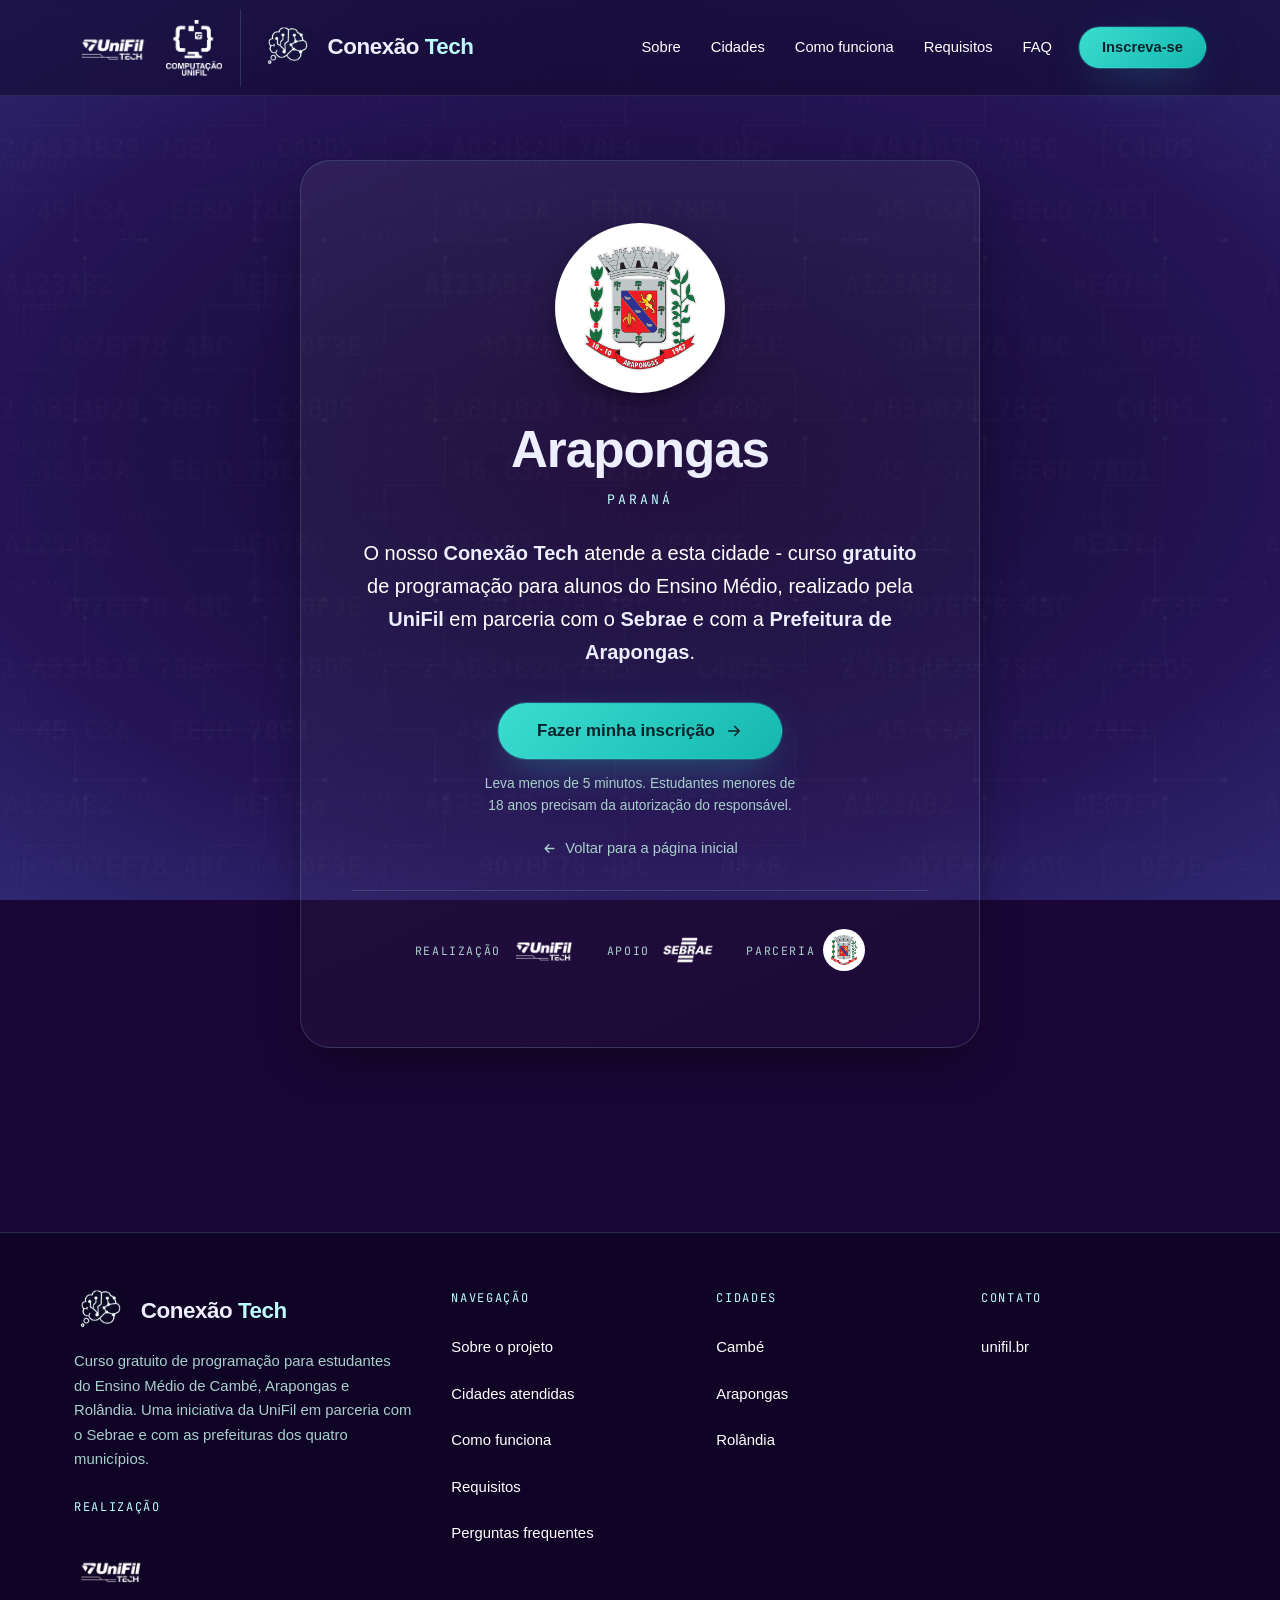
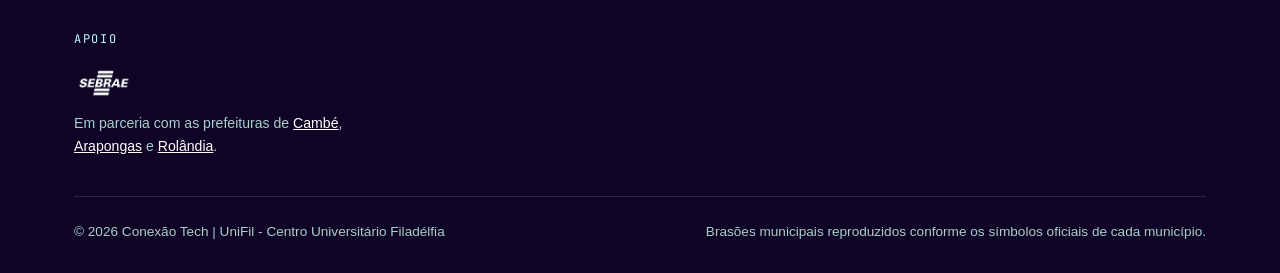
==== commit d17f810c: "Remoção de Ibiporã" ====
--- a/arapongas.html
+++ b/arapongas.html
@@ -19,7 +19,7 @@
   <meta property="og:image" content="https://exemplo.com.br/assets/og-cover.jpg">
   <meta property="og:image:width" content="1200">
   <meta property="og:image:height" content="630">
-  <meta property="og:image:alt" content="Conexão Tech 2026 — curso gratuito de programação em Cambé, Ibiporã, Arapongas e Rolândia. Realização UniFil e Sebrae.">
+  <meta property="og:image:alt" content="Conexão Tech 2026 — curso gratuito de programação em Cambé, Arapongas e Rolândia. Realização UniFil e Sebrae.">
   <meta name="twitter:card" content="summary_large_image">
 
   <link rel="icon" href="assets/favicon.svg" type="image/svg+xml">
@@ -158,7 +158,7 @@
           <span class="brand__name">Conexão <span>Tech</span></span>
         </a>
         <p class="footer__about">
-          Curso gratuito de programação para estudantes do Ensino Médio de Cambé, Ibiporã,
+          Curso gratuito de programação para estudantes do Ensino Médio de Cambé,
           Arapongas e Rolândia. Uma iniciativa da UniFil em parceria com o Sebrae e com as
           prefeituras dos quatro municípios.
         </p>
@@ -178,7 +178,7 @@
             <a href="https://sebrae.com.br" target="_blank" rel="noopener" aria-label="Sebrae (abre em nova aba)"><img src="assets/logos/sebrae.png" alt="Sebrae" width="500" height="281"></a>
           </div>
           <p class="footer__partners-note">
-            Em parceria com as prefeituras de <a href="https://www.cambe.pr.gov.br/" target="_blank" rel="noopener">Cambé</a>, <a href="https://www.ibipora.pr.gov.br/" target="_blank" rel="noopener">Ibiporã</a>, <a href="https://www.arapongas.pr.gov.br/" target="_blank" rel="noopener">Arapongas</a> e <a href="https://www.rolandia.pr.gov.br/" target="_blank" rel="noopener">Rolândia</a>.
+            Em parceria com as prefeituras de <a href="https://www.cambe.pr.gov.br/" target="_blank" rel="noopener">Cambé</a>, <a href="https://www.arapongas.pr.gov.br/" target="_blank" rel="noopener">Arapongas</a> e <a href="https://www.rolandia.pr.gov.br/" target="_blank" rel="noopener">Rolândia</a>.
           </p>
         </div>
       </div>
@@ -198,7 +198,6 @@
         <p class="footer__title">Cidades</p>
         <ul class="footer__list">
           <li><a href="cambe.html">Cambé</a></li>
-          <li><a href="ibipora.html">Ibiporã</a></li>
           <li><a href="arapongas.html" aria-current="page">Arapongas</a></li>
           <li><a href="rolandia.html">Rolândia</a></li>
         </ul>
